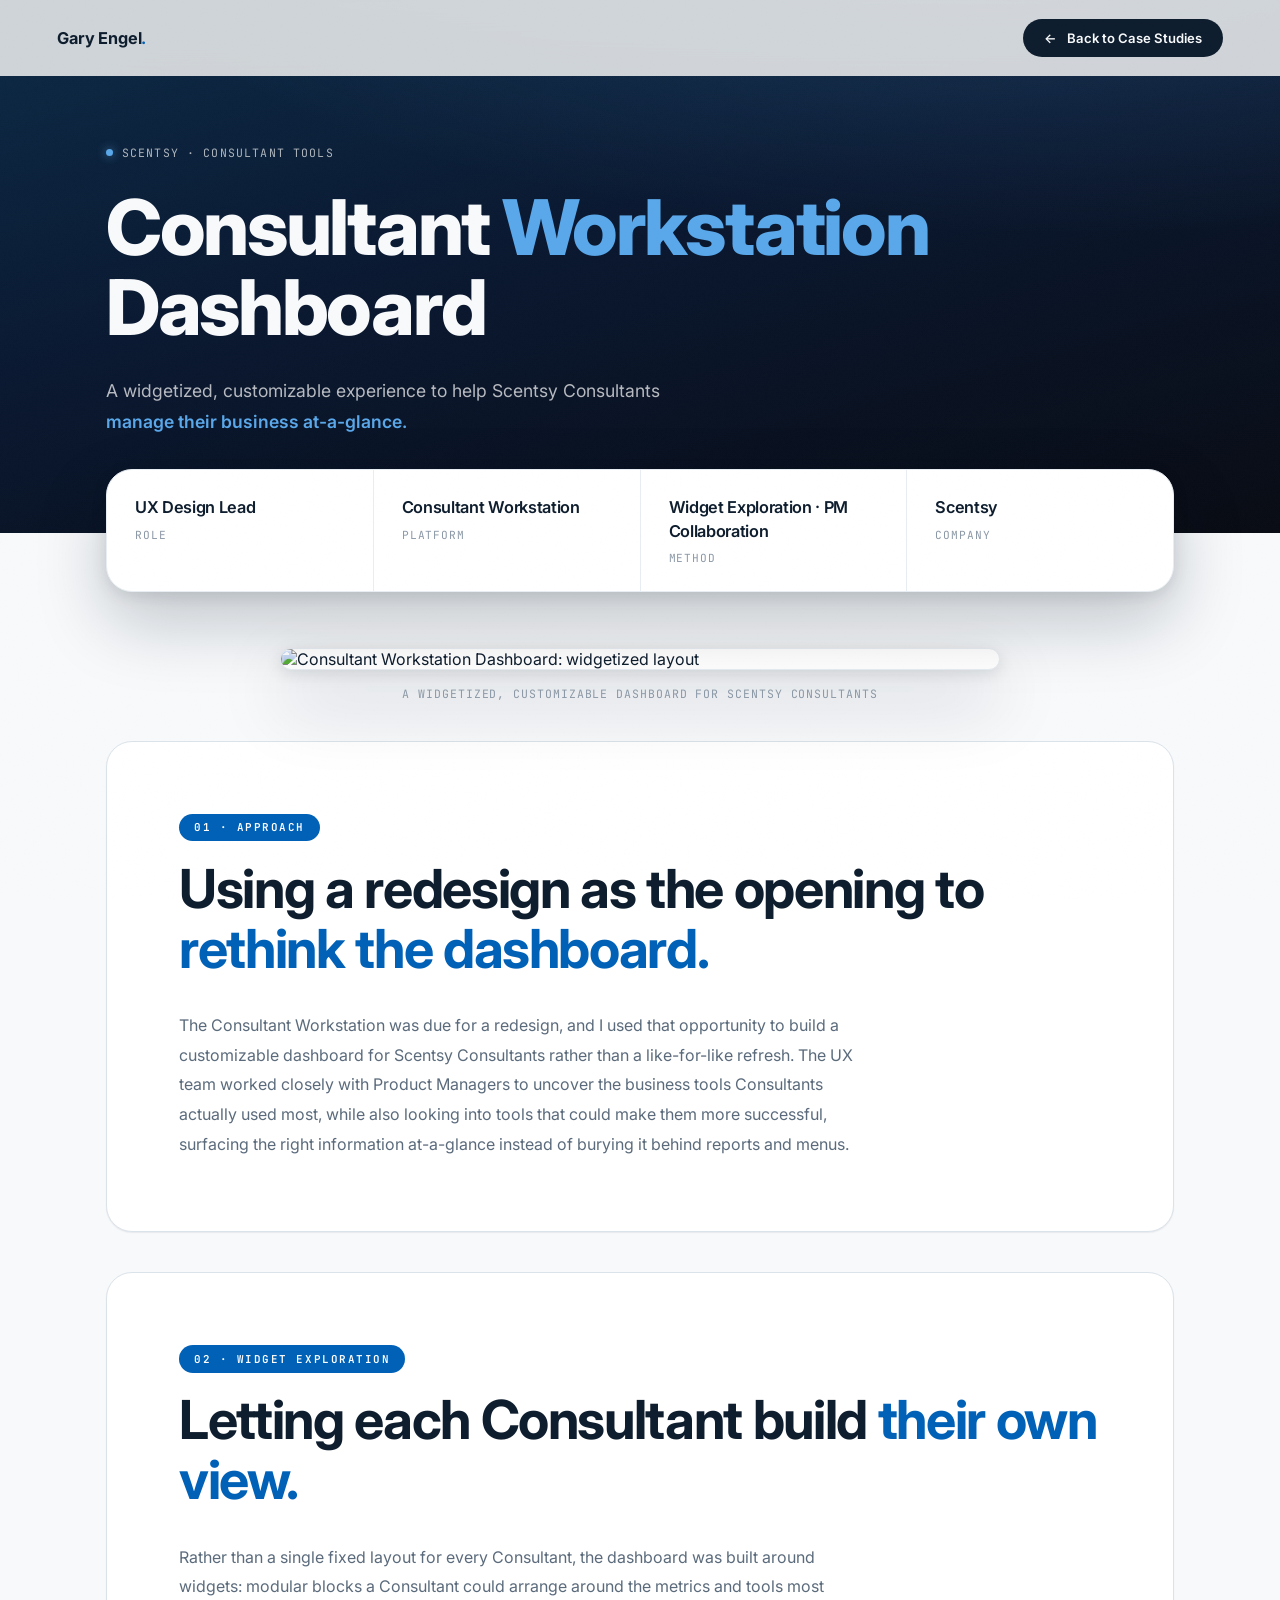
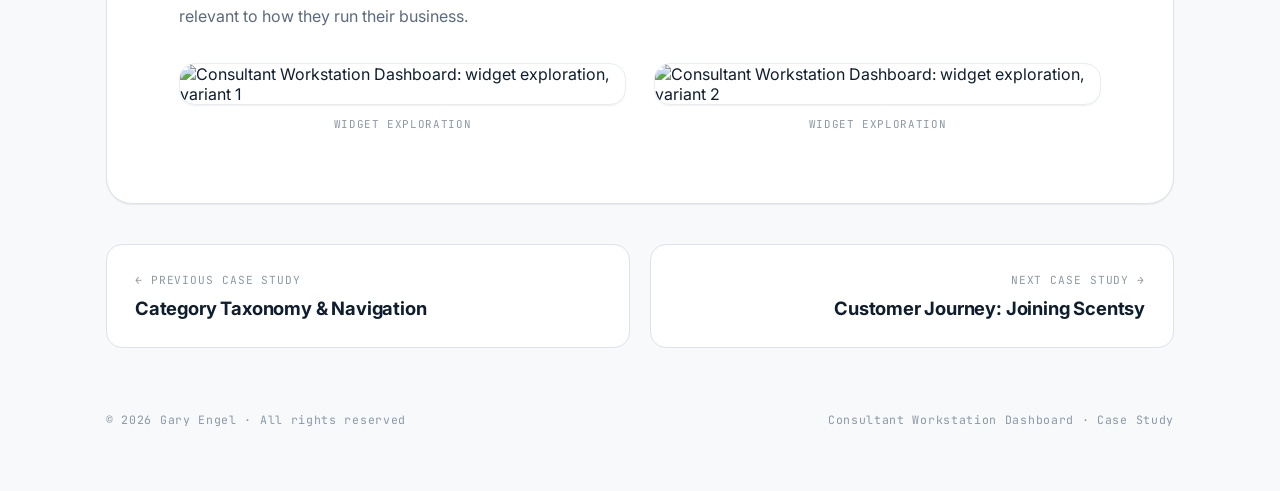
==== case-studies/consultant-workstation-dashboard.html @ 73241b89 "Rebuild case studies with real content, add wayfinding and thumbnails - Replace fictional placeholde" ====
<!doctype html>
<html lang="en">
    <head>
        <meta charset="UTF-8" />
        <meta name="viewport" content="width=device-width, initial-scale=1.0" />
        <title>Consultant Workstation Dashboard · Case Study · Gary Engel</title>
        <meta
            name="description"
            content="A widgetized, customizable dashboard experience to help Scentsy Consultants manage their business at-a-glance."
        />
        <link
            rel="icon"
            href="data:image/svg+xml,%3Csvg xmlns='http://www.w3.org/2000/svg' viewBox='0 0 64 64'%3E%3Crect width='64' height='64' rx='16' fill='%230f1e2e'/%3E%3Ctext x='32' y='43' font-family='Georgia,serif' font-size='30' fill='%235aa8ea' text-anchor='middle'%3EG%3C/text%3E%3C/svg%3E"
        />
        <link rel="preconnect" href="https://fonts.googleapis.com" />
        <link
            rel="preconnect"
            href="https://fonts.gstatic.com"
            crossorigin=""
        />
        <link
            href="https://fonts.googleapis.com/css2?family=Inter:wght@400;500;600;700;800&family=JetBrains+Mono:wght@400;500;600;700&display=swap"
            rel="stylesheet"
        />
        <style>
            /* ─────────────────────────────────────────────
               RESET + TOKENS (match portfolio index.html)
            ───────────────────────────────────────────── */
            *,
            *::before,
            *::after {
                margin: 0;
                padding: 0;
                box-sizing: border-box;
            }
            html {
                scroll-behavior: smooth;
                font-size: 16px;
            }

            :root {
                --bg: #f7f9fb;
                --panel: #ffffff;
                --bg-alt: #eef2f6;
                --ink: #0f1e2e;
                --ink-soft: #33455a;
                --muted: #5b6b7c;
                --faint: #8b98a6;
                --border: #dbe3ea;
                --border-soft: #e7edf2;
                --teal: #0061b6;
                --teal-deep: #00457f;
                --teal-bright: #5aa8ea;
                --teal-bg: #e2eefb;
                --teal-border: rgba(0, 97, 182, 0.32);
                --nav-h: 76px;
                --gutter: clamp(1.25rem, 5vw, 3.5rem);
                --radius-sm: 10px;
                --radius-md: 16px;
                --radius-lg: 26px;
                --radius-pill: 999px;
                --shadow-card: 0 1px 2px rgba(15, 30, 46, 0.04), 0 1px 1px
                    rgba(15, 30, 46, 0.03);
                --shadow-float: 0 30px 70px rgba(6, 20, 34, 0.22), 0 4px 16px
                    rgba(6, 20, 34, 0.1);
            }

            body {
                font-family:
                    "Inter",
                    system-ui,
                    -apple-system,
                    "Segoe UI",
                    sans-serif;
                background: var(--bg);
                color: var(--ink);
                overflow-x: hidden;
                -webkit-font-smoothing: antialiased;
                -moz-osx-font-smoothing: grayscale;
            }

            ::selection {
                background: var(--teal-bright);
                color: var(--ink);
            }

            body::after {
                content: "";
                position: fixed;
                inset: 0;
                background-image: url("data:image/svg+xml,%3Csvg xmlns='http://www.w3.org/2000/svg' width='300' height='300'%3E%3Cfilter id='n'%3E%3CfeTurbulence type='fractalNoise' baseFrequency='0.75' numOctaves='4' stitchTiles='stitch'/%3E%3CfeColorMatrix type='saturate' values='0'/%3E%3C/filter%3E%3Crect width='300' height='300' filter='url(%23n)' opacity='0.4'/%3E%3C/svg%3E");
                opacity: 0.02;
                pointer-events: none;
                z-index: 9000;
            }

            a {
                color: inherit;
            }
            img {
                max-width: 100%;
                display: block;
            }

            .mono {
                font-family: "JetBrains Mono", ui-monospace, monospace;
            }

            /* ─────────────────────────────────────────────
               SHARED: eyebrow pill / headings / buttons
            ───────────────────────────────────────────── */
            .eyebrow {
                display: inline-flex;
                align-items: center;
                gap: 0.5rem;
                background: var(--teal);
                color: #fff;
                font-family: "JetBrains Mono", monospace;
                font-size: 0.68rem;
                font-weight: 600;
                letter-spacing: 0.14em;
                text-transform: uppercase;
                padding: 0.42rem 0.95rem;
                border-radius: var(--radius-pill);
                width: max-content;
            }
            .eyebrow.on-dark {
                background: rgba(250, 250, 249, 0.12);
                color: var(--teal-bright);
                border: 1px solid rgba(250, 250, 249, 0.16);
            }

            .heading-lg {
                font-size: clamp(2.1rem, 4.2vw, 3.4rem);
                font-weight: 700;
                line-height: 1.12;
                letter-spacing: -0.025em;
                color: var(--ink);
            }
            .heading-lg .hl {
                color: var(--teal);
            }
            .on-dark .heading-lg,
            .heading-lg.on-dark {
                color: var(--bg);
            }
            .on-dark .heading-lg .hl {
                color: var(--teal-bright);
            }

            .btn {
                display: inline-flex;
                align-items: center;
                gap: 0.65rem;
                font-family: "Inter", sans-serif;
                font-size: 0.92rem;
                font-weight: 600;
                text-decoration: none;
                padding: 0.9rem 1.5rem;
                border-radius: var(--radius-pill);
                border: 1.5px solid transparent;
                transition:
                    transform 0.2s ease,
                    box-shadow 0.2s ease,
                    background 0.2s ease,
                    border-color 0.2s ease,
                    color 0.2s ease;
                cursor: pointer;
            }
            .btn:hover {
                transform: translateY(-2px);
            }
            .btn-dark {
                background: var(--ink);
                color: var(--bg);
            }
            .btn-dark:hover {
                background: var(--teal-deep);
            }

            /* ─────────────────────────────────────────────
               NAV
            ───────────────────────────────────────────── */
            .nav {
                position: fixed;
                top: 0;
                left: 50%;
                transform: translateX(-50%);
                z-index: 800;
                height: var(--nav-h);
                width: 100%;
                max-width: 100%;
                display: flex;
                align-items: center;
                justify-content: space-between;
                padding: 0 var(--gutter);
                background: rgba(250, 250, 249, 0.82);
                backdrop-filter: blur(16px);
                -webkit-backdrop-filter: blur(16px);
                border: 1px solid transparent;
                border-radius: 0;
                overflow: hidden;
                box-shadow: 0 0 0 0 rgba(15, 30, 46, 0);
                transition:
                    top 0.45s cubic-bezier(0.23, 1, 0.32, 1),
                    width 0.45s cubic-bezier(0.23, 1, 0.32, 1),
                    max-width 0.45s cubic-bezier(0.23, 1, 0.32, 1),
                    height 0.45s cubic-bezier(0.23, 1, 0.32, 1),
                    border-radius 0.45s cubic-bezier(0.23, 1, 0.32, 1),
                    border-color 0.45s ease,
                    box-shadow 0.45s ease,
                    padding 0.45s ease;
            }
            .nav.scrolled {
                top: 14px;
                width: calc(100% - 2.5rem);
                max-width: 1180px;
                height: calc(var(--nav-h) - 12px);
                padding: 0 1.6rem;
                border-radius: 20px;
                border-color: var(--border-soft);
                box-shadow:
                    0 12px 32px rgba(15, 30, 46, 0.13),
                    0 2px 10px rgba(15, 30, 46, 0.07);
            }

            .nav-progress {
                position: absolute;
                bottom: -1px;
                left: 0;
                height: 2px;
                width: 0%;
                background: var(--teal);
                transition: width 0.08s linear, opacity 0.3s ease;
                opacity: 1;
            }
            .nav.scrolled .nav-progress {
                opacity: 0;
            }

            .nav-logo {
                font-weight: 700;
                font-size: 1.02rem;
                letter-spacing: -0.01em;
                color: var(--ink);
                text-decoration: none;
            }
            .nav-logo em {
                font-style: normal;
                color: var(--teal);
            }

            .nav-cta {
                padding: 0.62rem 1.25rem;
                font-size: 0.82rem;
            }
            .nav-cta-arrow {
                transition: transform 0.2s ease;
            }
            .nav-cta:hover .nav-cta-arrow {
                transform: translateX(-3px);
            }

            /* ─────────────────────────────────────────────
               HERO
            ───────────────────────────────────────────── */
            .hero {
                position: relative;
                padding-top: calc(var(--nav-h) + 4rem);
                padding-bottom: 6rem;
                overflow: hidden;
                background: radial-gradient(
                        120% 90% at 82% -10%,
                        rgba(90, 168, 234, 0.18),
                        transparent 60%
                    ),
                    linear-gradient(165deg, #0d2b47 0%, #0a1830 45%, #090c14 100%);
                color: var(--bg);
            }
            .hero::after {
                content: "";
                position: absolute;
                inset: 0;
                background-image: url("data:image/svg+xml,%3Csvg xmlns='http://www.w3.org/2000/svg' width='300' height='300'%3E%3Cfilter id='n'%3E%3CfeTurbulence type='fractalNoise' baseFrequency='0.9' numOctaves='3'/%3E%3CfeColorMatrix type='saturate' values='0'/%3E%3C/filter%3E%3Crect width='300' height='300' filter='url(%23n)' opacity='0.5'/%3E%3C/svg%3E");
                opacity: 0.05;
                mix-blend-mode: overlay;
                pointer-events: none;
            }

            .shell {
                max-width: 1180px;
                margin: 0 auto;
                padding: 0 var(--gutter);
                position: relative;
                z-index: 1;
            }

            .hero-avail {
                display: inline-flex;
                align-items: center;
                gap: 0.55rem;
                font-family: "JetBrains Mono", monospace;
                font-size: 0.72rem;
                letter-spacing: 0.1em;
                text-transform: uppercase;
                color: rgba(250, 250, 249, 0.68);
                margin-bottom: 1.75rem;
            }
            .avail-dot {
                width: 7px;
                height: 7px;
                border-radius: 50%;
                background: var(--teal-bright);
                box-shadow: 0 0 10px rgba(90, 168, 234, 0.7);
            }

            .hero-name {
                font-size: clamp(2.6rem, 6.4vw, 4.8rem);
                font-weight: 800;
                line-height: 1.04;
                letter-spacing: -0.03em;
                color: var(--bg);
                max-width: 900px;
            }
            .hero-name .accent {
                color: var(--teal-bright);
            }

            .hero-lede {
                margin-top: 1.75rem;
                font-size: 1.1rem;
                line-height: 1.75;
                color: rgba(250, 250, 249, 0.72);
                max-width: 620px;
            }
            .hero-lede .hl {
                color: var(--teal-bright);
                font-weight: 600;
            }

            /* Floating stat/meta card overlapping hero bottom edge */
            .stat-float {
                position: relative;
                z-index: 2;
                max-width: 1180px;
                margin: -4rem auto 0;
                padding: 0 var(--gutter);
            }
            .stat-float-inner {
                background: var(--panel);
                border: 1px solid var(--border-soft);
                border-radius: var(--radius-lg);
                box-shadow: var(--shadow-float);
                display: flex;
                flex-wrap: wrap;
            }
            .stat-cell {
                flex: 1;
                min-width: 160px;
                padding: 1.6rem 1.75rem;
                border-right: 1px solid var(--border-soft);
            }
            .stat-cell:last-child {
                border-right: none;
            }
            .stat-num {
                display: block;
                font-size: 2.1rem;
                font-weight: 800;
                letter-spacing: -0.02em;
                color: var(--ink);
                line-height: 1;
            }
            .stat-cell.text .stat-num {
                font-size: 1.02rem;
                font-weight: 600;
                line-height: 1.45;
            }
            .stat-label {
                display: block;
                margin-top: 0.5rem;
                font-family: "JetBrains Mono", monospace;
                font-size: 0.7rem;
                letter-spacing: 0.08em;
                text-transform: uppercase;
                color: var(--faint);
            }

            /* Hero figure — floats free, not boxed in a panel */
            .cs-hero-figure-wrap {
                max-width: 1180px;
                margin: 3.5rem auto 0;
                padding: 0 var(--gutter);
                display: flex;
                justify-content: center;
            }
            .cs-figure {
                max-width: 720px;
                width: 100%;
            }
            .cs-figure img {
                width: 100%;
                border-radius: var(--radius-lg);
                box-shadow: var(--shadow-float);
                border: 1px solid var(--border-soft);
                background: var(--panel);
            }
            .cs-caption {
                margin-top: 1rem;
                text-align: center;
                font-family: "JetBrains Mono", monospace;
                font-size: 0.72rem;
                letter-spacing: 0.08em;
                text-transform: uppercase;
                color: var(--faint);
            }

            /* ─────────────────────────────────────────────
               PANEL (rounded card sections)
            ───────────────────────────────────────────── */
            .panel-wrap {
                max-width: 1180px;
                margin: 2.5rem auto;
                padding: 0 var(--gutter);
            }
            .panel {
                background: var(--panel);
                border: 1px solid var(--border);
                border-radius: var(--radius-lg);
                padding: clamp(2.5rem, 6vw, 4.5rem);
                box-shadow: var(--shadow-card);
            }

            /* ─────────────────────────────────────────────
               CASE STUDY PROSE
            ───────────────────────────────────────────── */
            .cs-body {
                display: flex;
                flex-direction: column;
                gap: 1.2rem;
                margin-top: 2rem;
            }
            .cs-body p {
                font-size: 1rem;
                line-height: 1.85;
                color: var(--muted);
                max-width: 680px;
            }
            .cs-body p strong {
                color: var(--ink);
                font-weight: 600;
            }

            /* Image pair — two widget explorations side by side */
            .cs-figure-grid {
                margin-top: 2rem;
                display: grid;
                grid-template-columns: 1fr 1fr;
                gap: 1.75rem;
            }
            .cs-figure-grid img {
                width: 100%;
                border-radius: var(--radius-md);
                box-shadow: var(--shadow-card);
                border: 1px solid var(--border-soft);
            }
            .cs-figure-grid figcaption {
                margin-top: 0.75rem;
                font-family: "JetBrains Mono", monospace;
                font-size: 0.68rem;
                letter-spacing: 0.06em;
                text-transform: uppercase;
                color: var(--faint);
                text-align: center;
            }

            /* ─────────────────────────────────────────────
               FOOTER NAV (prev/next case study)
            ───────────────────────────────────────────── */
            .cs-footnav {
                display: grid;
                grid-template-columns: 1fr 1fr;
                gap: 1.25rem;
            }
            .cs-footnav-link {
                display: flex;
                flex-direction: column;
                gap: 0.6rem;
                padding: 1.75rem;
                border: 1px solid var(--border);
                border-radius: var(--radius-md);
                background: var(--panel);
                text-decoration: none;
                transition:
                    border-color 0.25s ease,
                    box-shadow 0.25s ease,
                    transform 0.25s ease;
            }
            .cs-footnav-link:hover {
                border-color: var(--teal-border);
                box-shadow: var(--shadow-card);
                transform: translateY(-2px);
            }
            .cs-footnav-link.next {
                align-items: flex-end;
                text-align: right;
            }
            .cs-footnav-direction {
                font-family: "JetBrains Mono", monospace;
                font-size: 0.7rem;
                letter-spacing: 0.08em;
                text-transform: uppercase;
                color: var(--faint);
            }
            .cs-footnav-title {
                font-size: 1.15rem;
                font-weight: 700;
                letter-spacing: -0.01em;
                color: var(--ink);
                transition: color 0.2s ease;
            }
            .cs-footnav-link:hover .cs-footnav-title {
                color: var(--teal);
            }

            /* ─────────────────────────────────────────────
               SITE FOOTER
            ───────────────────────────────────────────── */
            footer.site-footer {
                max-width: 1180px;
                margin: 0 auto 2.5rem;
                padding: 1.5rem var(--gutter);
                display: flex;
                justify-content: space-between;
                align-items: center;
                flex-wrap: wrap;
                gap: 0.5rem;
            }
            footer.site-footer span {
                font-family: "JetBrains Mono", monospace;
                font-size: 0.72rem;
                letter-spacing: 0.06em;
                color: var(--faint);
            }

            /* ─────────────────────────────────────────────
               SCROLL REVEAL
            ───────────────────────────────────────────── */
            .reveal {
                opacity: 0;
                transform: translateY(18px);
                transition:
                    opacity 0.7s cubic-bezier(0.23, 1, 0.32, 1),
                    transform 0.7s cubic-bezier(0.23, 1, 0.32, 1);
            }
            .reveal.in {
                opacity: 1;
                transform: none;
            }

            /* ─────────────────────────────────────────────
               RESPONSIVE
            ───────────────────────────────────────────── */
            @media (max-width: 1000px) {
                .stat-cell {
                    min-width: 45%;
                    border-right: none !important;
                    border-bottom: 1px solid var(--border-soft);
                }
            }
            @media (max-width: 768px) {
                .cs-figure-grid {
                    grid-template-columns: 1fr;
                }
            }
            @media (max-width: 540px) {
                .stat-cell {
                    min-width: 100%;
                }
                .cs-footnav {
                    grid-template-columns: 1fr;
                }
                .cs-footnav-link.next {
                    align-items: flex-start;
                    text-align: left;
                }
            }
        </style>
    </head>
    <body>
        <!-- ═══════════════════════════════════════════
             NAV
        ═══════════════════════════════════════════ -->
        <header class="nav" id="nav">
            <div class="nav-progress" id="navProgress"></div>
            <a href="../index.html#home" class="nav-logo">Gary Engel<em>.</em></a>
            <a href="../index.html#work" class="btn btn-dark nav-cta">
                <span class="nav-cta-arrow" aria-hidden="true">←</span> Back to Case Studies
            </a>
        </header>

        <!-- ═══════════════════════════════════════════
             HERO
        ═══════════════════════════════════════════ -->
        <section class="hero" id="home">
            <div class="shell">
                <span class="hero-avail"><span class="avail-dot"></span> Scentsy · Consultant Tools</span>
                <h1 class="hero-name">Consultant <span class="accent">Workstation</span> Dashboard</h1>
                <p class="hero-lede">
                    A widgetized, customizable experience to help Scentsy Consultants
                    <span class="hl">manage their business at-a-glance.</span>
                </p>
            </div>
        </section>

        <div class="stat-float reveal in">
            <div class="stat-float-inner">
                <div class="stat-cell text">
                    <span class="stat-num">UX Design Lead</span>
                    <span class="stat-label mono">Role</span>
                </div>
                <div class="stat-cell text">
                    <span class="stat-num">Consultant Workstation</span>
                    <span class="stat-label mono">Platform</span>
                </div>
                <div class="stat-cell text">
                    <span class="stat-num">Widget Exploration · PM Collaboration</span>
                    <span class="stat-label mono">Method</span>
                </div>
                <div class="stat-cell text">
                    <span class="stat-num">Scentsy</span>
                    <span class="stat-label mono">Company</span>
                </div>
            </div>
        </div>

        <div class="cs-hero-figure-wrap">
            <figure class="cs-figure reveal in">
                <img
                    src="https://cdn.myportfolio.com/889dbe41-9756-4e3b-8e85-e8e23367cb56/73f311af-8b4c-4a39-95d9-ae165acb6b15_rw_1920.png?h=1986335f249e17582d079d79927825bc"
                    alt="Consultant Workstation Dashboard: widgetized layout"
                />
                <figcaption class="cs-caption">A widgetized, customizable dashboard for Scentsy Consultants</figcaption>
            </figure>
        </div>

        <!-- ═══════════════════════════════════════════
             01 · APPROACH
        ═══════════════════════════════════════════ -->
        <div class="panel-wrap">
            <section class="panel reveal in">
                <span class="eyebrow">01 · Approach</span>
                <h2 class="heading-lg" style="margin-top: 1.1rem">
                    Using a redesign as the opening to <span class="hl">rethink the dashboard.</span>
                </h2>
                <div class="cs-body">
                    <p>
                        The Consultant Workstation was due for a redesign, and I used that opportunity to build a
                        customizable dashboard for Scentsy Consultants rather than a like-for-like refresh. The UX
                        team worked closely with Product Managers to uncover the business tools Consultants actually
                        used most, while also looking into tools that could make them more successful, surfacing the
                        right information at-a-glance instead of burying it behind reports and menus.
                    </p>
                </div>
            </section>
        </div>

        <!-- ═══════════════════════════════════════════
             02 · WIDGET EXPLORATION
        ═══════════════════════════════════════════ -->
        <div class="panel-wrap">
            <section class="panel reveal in">
                <span class="eyebrow">02 · Widget Exploration</span>
                <h2 class="heading-lg" style="margin-top: 1.1rem">
                    Letting each Consultant build <span class="hl">their own view.</span>
                </h2>
                <div class="cs-body">
                    <p>
                        Rather than a single fixed layout for every Consultant, the dashboard was built around
                        widgets: modular blocks a Consultant could arrange around the metrics and tools most
                        relevant to how they run their business.
                    </p>
                </div>
                <div class="cs-figure-grid">
                    <figure>
                        <img
                            src="https://cdn.myportfolio.com/889dbe41-9756-4e3b-8e85-e8e23367cb56/6c7707ce-7d8b-4fc8-bed5-91759b1968e3_rw_600.png?h=84bb11b568b2fa8eb60823235d39c7f4"
                            alt="Consultant Workstation Dashboard: widget exploration, variant 1"
                        />
                        <figcaption>Widget exploration</figcaption>
                    </figure>
                    <figure>
                        <img
                            src="https://cdn.myportfolio.com/889dbe41-9756-4e3b-8e85-e8e23367cb56/56b7d222-0651-4c12-8977-5cfa5a9351be_rw_1920.png?h=47370f2c2dd48cbcaac0add6ba4f33e2"
                            alt="Consultant Workstation Dashboard: widget exploration, variant 2"
                        />
                        <figcaption>Widget exploration</figcaption>
                    </figure>
                </div>
            </section>
        </div>

        <!-- ═══════════════════════════════════════════
             FOOTER NAV
        ═══════════════════════════════════════════ -->
        <div class="panel-wrap">
            <nav class="cs-footnav reveal in" aria-label="Case study navigation">
                <a href="scentsy-category-taxonomy-navigation.html" class="cs-footnav-link">
                    <span class="cs-footnav-direction mono">← Previous case study</span>
                    <span class="cs-footnav-title">Category Taxonomy &amp; Navigation</span>
                </a>
                <a href="customer-journey-joining-scentsy.html" class="cs-footnav-link next">
                    <span class="cs-footnav-direction mono">Next case study →</span>
                    <span class="cs-footnav-title">Customer Journey: Joining Scentsy</span>
                </a>
            </nav>
        </div>

        <footer class="site-footer">
            <span>© 2026 Gary Engel · All rights reserved</span>
            <span>Consultant Workstation Dashboard · Case Study</span>
        </footer>

        <!-- ═══════════════════════════════════════════
             JAVASCRIPT
        ═══════════════════════════════════════════ -->
        <script>
            // Nav border + scroll progress
            const nav = document.getElementById("nav");
            const navProgress = document.getElementById("navProgress");
            function onScroll() {
                const y = window.scrollY;
                nav.classList.toggle("scrolled", y > 32);
                const max = document.documentElement.scrollHeight - window.innerHeight;
                navProgress.style.width = max > 0 ? (y / max) * 100 + "%" : "0%";
            }
            document.addEventListener("scroll", onScroll, { passive: true });
            onScroll();

            // Scroll-reveal
            const revealEls = document.querySelectorAll(".reveal");
            const io = new IntersectionObserver(
                (entries) => {
                    entries.forEach((entry) => {
                        if (entry.isIntersecting) {
                            entry.target.classList.add("in");
                            io.unobserve(entry.target);
                        }
                    });
                },
                { threshold: 0.12, rootMargin: "0px 0px -60px 0px" },
            );
            revealEls.forEach((el) => io.observe(el));
        </script>
    </body>
</html>
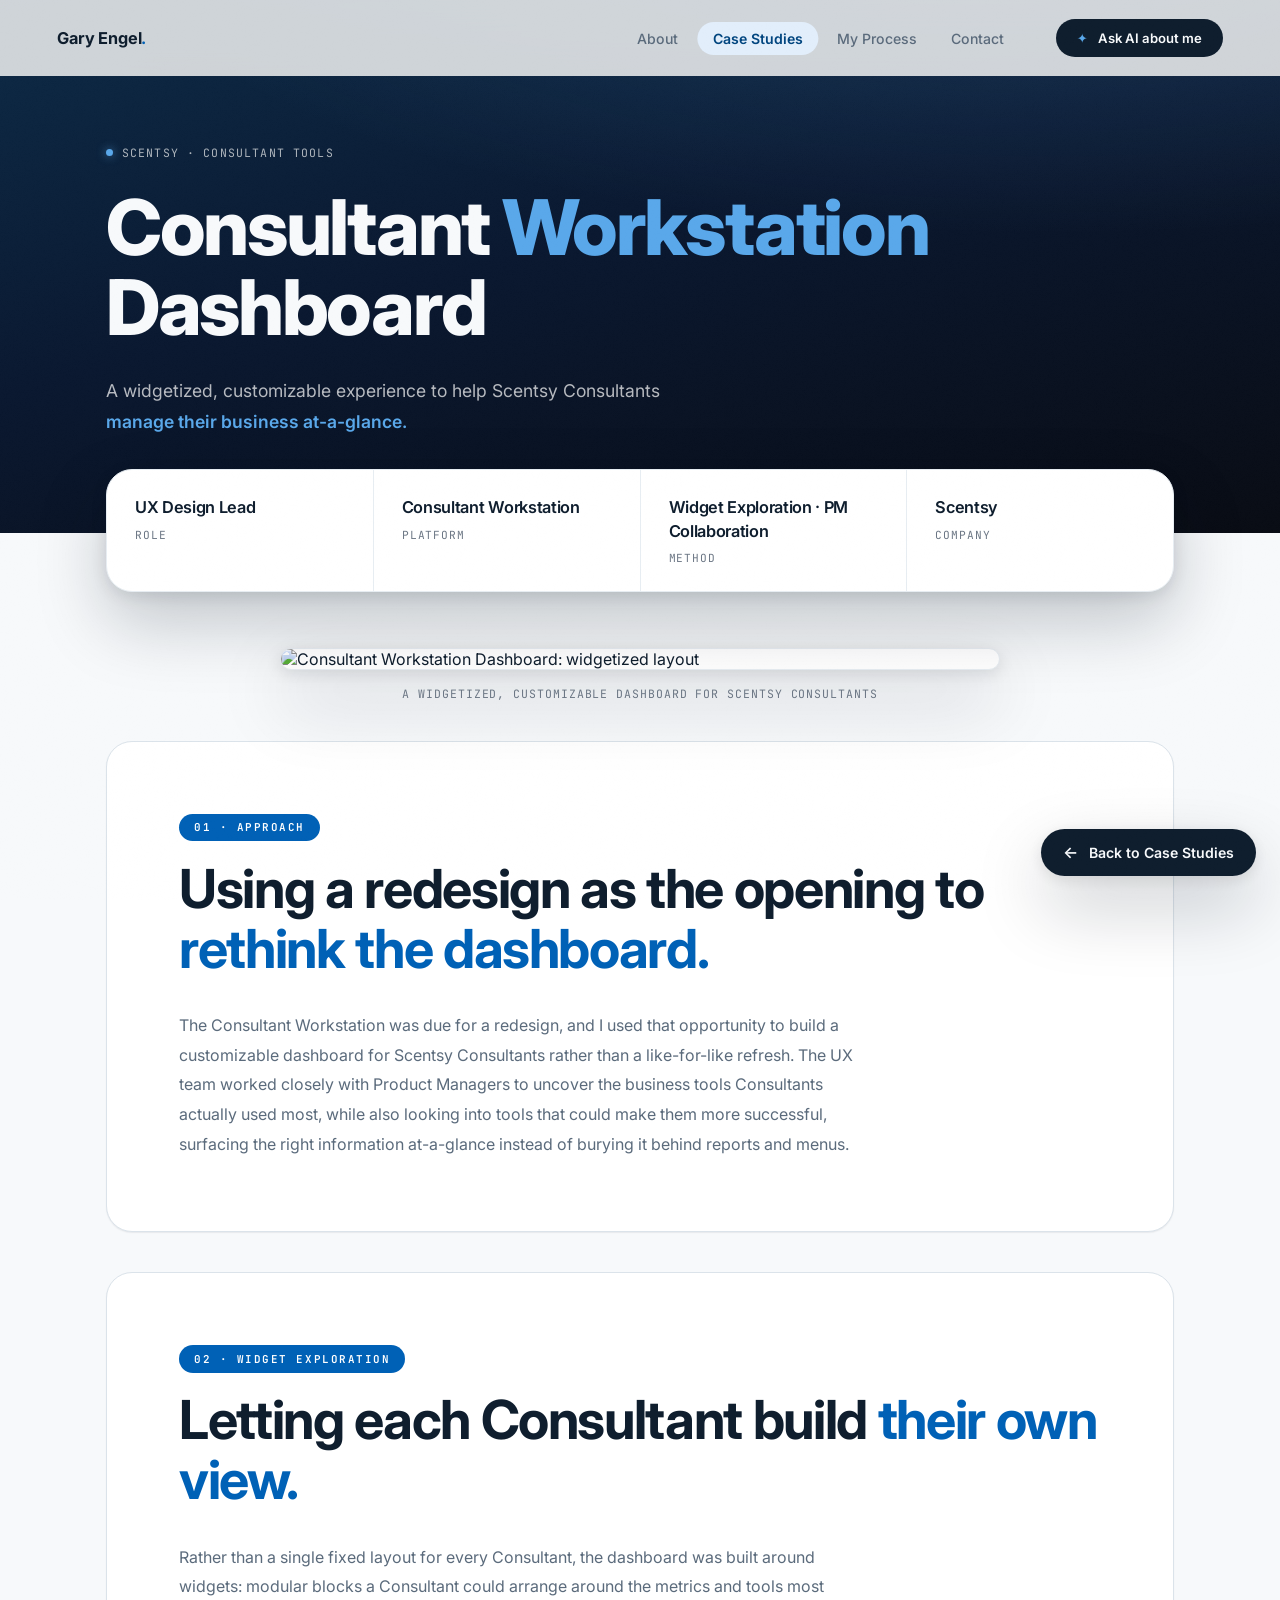
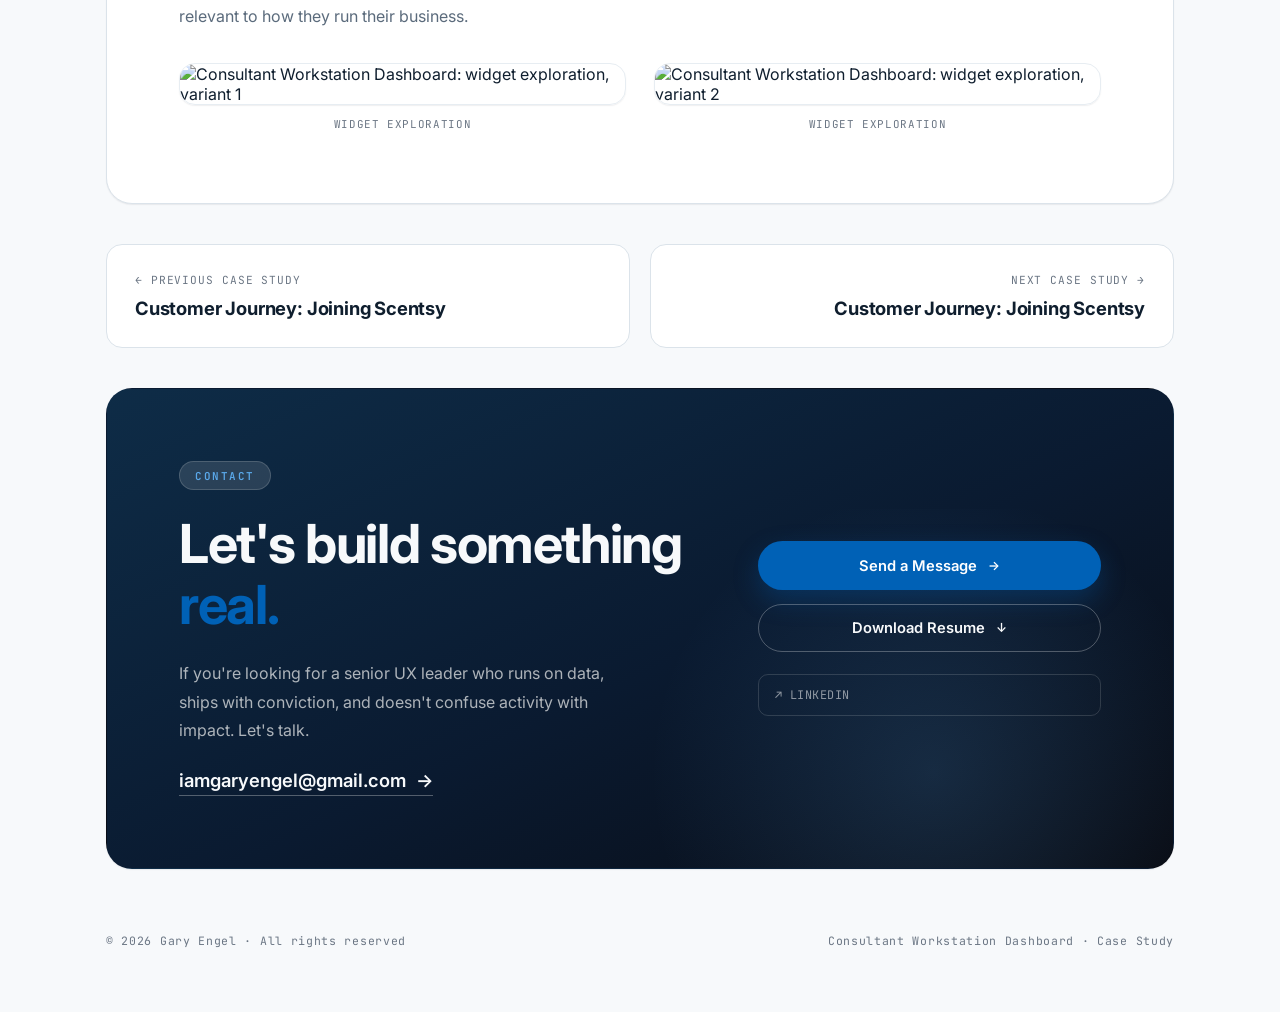
==== commit b804ebd4: "Fix accessibility/UX audit findings and unify case-study pages with homepage - Fix WCAG contrast, de" ====
--- a/case-studies/consultant-workstation-dashboard.html
+++ b/case-studies/consultant-workstation-dashboard.html
@@ -3,6 +3,7 @@
     <head>
         <meta charset="UTF-8" />
         <meta name="viewport" content="width=device-width, initial-scale=1.0" />
+        <meta name="color-scheme" content="light" />
         <title>Consultant Workstation Dashboard · Case Study · Gary Engel</title>
         <meta
             name="description"
@@ -34,18 +35,25 @@
                 box-sizing: border-box;
             }
             html {
+                font-size: 16px;
+            }
+            /* Smooth scroll only turns on after full page load, so a
+               cross-page hash landing (e.g. ../index.html#process) jumps
+               instantly instead of animating through every section in
+               between and making the scroll-spy pill flicker mid-flight. */
+            html.smooth-scroll {
                 scroll-behavior: smooth;
-                font-size: 16px;
             }
 
             :root {
+                color-scheme: light;
                 --bg: #f7f9fb;
                 --panel: #ffffff;
                 --bg-alt: #eef2f6;
                 --ink: #0f1e2e;
                 --ink-soft: #33455a;
                 --muted: #5b6b7c;
-                --faint: #8b98a6;
+                --faint: #6b7684;
                 --border: #dbe3ea;
                 --border-soft: #e7edf2;
                 --teal: #0061b6;
@@ -253,12 +261,124 @@
             .nav-cta {
                 padding: 0.62rem 1.25rem;
                 font-size: 0.82rem;
-            }
-            .nav-cta-arrow {
-                transition: transform 0.2s ease;
-            }
-            .nav-cta:hover .nav-cta-arrow {
-                transform: translateX(-3px);
+                -webkit-appearance: none;
+                appearance: none;
+                font-family: inherit;
+            }
+            .ask-ai-sparkle {
+                color: var(--teal-bright);
+            }
+
+            .nav-right {
+                display: flex;
+                align-items: center;
+                gap: 2.25rem;
+            }
+            .nav-links-wrap {
+                position: relative;
+                display: flex;
+            }
+            .nav-links {
+                display: flex;
+                gap: 0.25rem;
+                list-style: none;
+            }
+            .nav-pill {
+                position: absolute;
+                top: 0;
+                left: 0;
+                background: var(--teal-bg);
+                border-radius: var(--radius-pill);
+                z-index: 0;
+                opacity: 0;
+                pointer-events: none;
+                transition:
+                    transform 0.35s cubic-bezier(0.23, 1, 0.32, 1),
+                    width 0.35s cubic-bezier(0.23, 1, 0.32, 1),
+                    height 0.35s cubic-bezier(0.23, 1, 0.32, 1),
+                    opacity 0.25s ease;
+            }
+            .nav-links li {
+                position: relative;
+                z-index: 1;
+            }
+            .nav-links a {
+                position: relative;
+                z-index: 1;
+                display: inline-flex;
+                align-items: center;
+                padding: 0.5rem 0.95rem;
+                border-radius: var(--radius-pill);
+                font-size: 0.88rem;
+                font-weight: 500;
+                color: var(--muted);
+                text-decoration: none;
+                transition: color 0.2s ease;
+            }
+            .nav-links a:hover {
+                color: var(--ink);
+            }
+            .nav-links a.active {
+                color: var(--teal-deep);
+                font-weight: 600;
+            }
+
+            /* Ask-AI dropdown (rendered outside the nav so it isn't
+               clipped by the nav's rounded/overflow-hidden shape) */
+            .ask-ai-menu {
+                position: fixed;
+                top: 0;
+                right: 0;
+                min-width: 200px;
+                background: var(--panel);
+                border: 1px solid var(--border);
+                border-radius: var(--radius-md);
+                box-shadow: var(--shadow-float);
+                padding: 0.6rem;
+                display: flex;
+                flex-direction: column;
+                gap: 0.15rem;
+                z-index: 900;
+                opacity: 0;
+                transform: translateY(-8px);
+                pointer-events: none;
+                transition: opacity 0.18s ease, transform 0.18s ease;
+            }
+            .ask-ai-menu.open {
+                opacity: 1;
+                transform: translateY(0);
+                pointer-events: auto;
+            }
+            .ask-ai-menu-label {
+                font-size: 0.66rem;
+                letter-spacing: 0.08em;
+                text-transform: uppercase;
+                color: var(--faint);
+                padding: 0.4rem 0.75rem 0.3rem;
+            }
+            .ask-ai-item {
+                display: flex;
+                align-items: center;
+                gap: 0.6rem;
+                padding: 0.65rem 0.75rem;
+                border-radius: 10px;
+                font-size: 0.9rem;
+                font-weight: 600;
+                color: var(--ink);
+                text-decoration: none;
+                transition: background 0.15s ease, color 0.15s ease;
+            }
+            .ask-ai-item:hover {
+                background: var(--teal-bg);
+                color: var(--teal-deep);
+            }
+            .ask-ai-item::before {
+                content: "→";
+                color: var(--faint);
+                transition: color 0.15s ease;
+            }
+            .ask-ai-item:hover::before {
+                color: var(--teal);
             }
 
             /* ─────────────────────────────────────────────
@@ -430,6 +550,32 @@
                 padding: clamp(2.5rem, 6vw, 4.5rem);
                 box-shadow: var(--shadow-card);
             }
+            .panel.dark {
+                background: linear-gradient(
+                    155deg,
+                    #0e2c47 0%,
+                    #0a1a30 55%,
+                    #090c14 100%
+                );
+                color: var(--bg);
+                border-color: transparent;
+                position: relative;
+                overflow: hidden;
+            }
+            .panel.dark::before {
+                content: "";
+                position: absolute;
+                right: -10%;
+                bottom: -35%;
+                width: 65%;
+                height: 110%;
+                background: radial-gradient(
+                    circle at center,
+                    rgba(90, 168, 234, 0.16),
+                    rgba(90, 168, 234, 0) 65%
+                );
+                pointer-events: none;
+            }
 
             /* ─────────────────────────────────────────────
                CASE STUDY PROSE
@@ -559,9 +705,198 @@
             }
 
             /* ─────────────────────────────────────────────
+               FAB: Back to Case Studies (persistent, bottom-right)
+            ───────────────────────────────────────────── */
+            .fab-back {
+                position: fixed;
+                right: 1.5rem;
+                bottom: 1.5rem;
+                z-index: 700;
+                display: inline-flex;
+                align-items: center;
+                gap: 0.65rem;
+                background: var(--ink);
+                color: var(--bg);
+                font-family: "Inter", sans-serif;
+                font-size: 0.88rem;
+                font-weight: 600;
+                text-decoration: none;
+                padding: 0.85rem 1.4rem;
+                border-radius: var(--radius-pill);
+                box-shadow: var(--shadow-float);
+                transition:
+                    background 0.2s ease,
+                    transform 0.2s ease,
+                    box-shadow 0.2s ease,
+                    padding 0.2s ease;
+            }
+            .fab-back:hover {
+                background: var(--teal-deep);
+                transform: translateY(-3px);
+                box-shadow:
+                    0 16px 40px rgba(6, 20, 34, 0.28),
+                    0 4px 16px rgba(6, 20, 34, 0.14);
+            }
+            .fab-back:active {
+                transform: translateY(0) scale(0.97);
+            }
+            .fab-back-arrow {
+                font-size: 1rem;
+                transition: transform 0.2s ease;
+            }
+            .fab-back:hover .fab-back-arrow {
+                transform: translateX(-3px);
+            }
+            @media (max-width: 640px) {
+                .fab-back {
+                    right: 1rem;
+                    bottom: 1rem;
+                    padding: 0.85rem;
+                }
+                .fab-back-label {
+                    display: none;
+                }
+            }
+
+            /* ─────────────────────────────────────────────
+               BUTTONS (extended variants for footer CTA)
+            ───────────────────────────────────────────── */
+            .btn-arrow {
+                transition: transform 0.2s ease;
+                font-size: 0.85em;
+            }
+            .btn:hover .btn-arrow {
+                transform: translateX(3px);
+            }
+            .btn-solid {
+                background: var(--teal);
+                color: #fff;
+                box-shadow: 0 10px 26px rgba(0, 97, 182, 0.3);
+            }
+            .btn-solid:hover {
+                background: var(--teal-deep);
+                box-shadow: 0 12px 30px rgba(0, 97, 182, 0.38);
+            }
+            .btn-outline {
+                background: transparent;
+                border-color: var(--border);
+                color: var(--ink);
+            }
+            .btn-outline:hover {
+                border-color: var(--ink);
+            }
+            .btn-outline.on-dark {
+                border-color: rgba(250, 250, 249, 0.28);
+                color: var(--bg);
+            }
+            .btn-outline.on-dark:hover {
+                border-color: rgba(250, 250, 249, 0.6);
+                background: rgba(255, 255, 255, 0.05);
+            }
+
+            /* ─────────────────────────────────────────────
+               CONTACT (shared footer CTA)
+            ───────────────────────────────────────────── */
+            .contact-inner {
+                display: grid;
+                grid-template-columns: 1.2fr 0.8fr;
+                gap: 4rem;
+                align-items: center;
+                position: relative;
+                z-index: 1;
+            }
+            .contact-left {
+                display: flex;
+                flex-direction: column;
+                gap: 1.5rem;
+            }
+            .contact-sub {
+                font-size: 1rem;
+                line-height: 1.8;
+                color: rgba(250, 250, 249, 0.68);
+                max-width: 460px;
+            }
+            .contact-email-link {
+                display: inline-flex;
+                align-items: center;
+                gap: 0.65rem;
+                font-size: 1.15rem;
+                font-weight: 600;
+                color: var(--bg);
+                text-decoration: none;
+                width: max-content;
+                border-bottom: 1.5px solid rgba(250, 250, 249, 0.3);
+                padding-bottom: 4px;
+                transition: color 0.2s ease, border-color 0.2s ease;
+            }
+            .contact-email-link:hover {
+                color: var(--teal-bright);
+                border-color: var(--teal-bright);
+            }
+            .contact-right {
+                display: flex;
+                flex-direction: column;
+                gap: 0.85rem;
+            }
+            .social-link {
+                display: flex;
+                align-items: center;
+                gap: 0.5rem;
+                font-family: "JetBrains Mono", monospace;
+                font-size: 0.74rem;
+                letter-spacing: 0.04em;
+                text-transform: uppercase;
+                color: rgba(250, 250, 249, 0.55);
+                text-decoration: none;
+                padding: 0.75rem 1rem;
+                border: 1px solid rgba(250, 250, 249, 0.14);
+                border-radius: var(--radius-sm);
+                transition: all 0.2s ease;
+                margin-top: 0.5rem;
+            }
+            .social-link:hover {
+                color: var(--bg);
+                border-color: rgba(250, 250, 249, 0.32);
+                background: rgba(255, 255, 255, 0.05);
+            }
+
+            /* ─────────────────────────────────────────────
+               ACCESSIBILITY: focus, active, reduced motion
+            ───────────────────────────────────────────── */
+            a:focus-visible,
+            button:focus-visible {
+                outline: 2px solid var(--teal);
+                outline-offset: 3px;
+                border-radius: var(--radius-sm);
+            }
+            .btn:active {
+                transform: translateY(0) scale(0.98);
+            }
+            .cs-footnav-link:active {
+                transform: translateY(0) scale(0.99);
+            }
+            @media (prefers-reduced-motion: reduce) {
+                html {
+                    scroll-behavior: auto;
+                }
+                .reveal {
+                    transition: none;
+                    opacity: 1;
+                    transform: none;
+                }
+            }
+
+            /* ─────────────────────────────────────────────
                RESPONSIVE
             ───────────────────────────────────────────── */
             @media (max-width: 1000px) {
+                .contact-inner {
+                    grid-template-columns: 1fr;
+                    gap: 2.5rem;
+                }
+                .nav-links-wrap {
+                    display: none;
+                }
                 .stat-cell {
                     min-width: 45%;
                     border-right: none !important;
@@ -594,10 +929,28 @@
         <header class="nav" id="nav">
             <div class="nav-progress" id="navProgress"></div>
             <a href="../index.html#home" class="nav-logo">Gary Engel<em>.</em></a>
-            <a href="../index.html#work" class="btn btn-dark nav-cta">
-                <span class="nav-cta-arrow" aria-hidden="true">←</span> Back to Case Studies
-            </a>
+            <nav class="nav-right">
+                <div class="nav-links-wrap">
+                    <span class="nav-pill" id="navPill" aria-hidden="true"></span>
+                    <ul class="nav-links" id="navLinks">
+                        <li><a href="../index.html#about">About</a></li>
+                        <li><a href="../index.html#work" class="active">Case Studies</a></li>
+                        <li><a href="../index.html#process">My Process</a></li>
+                        <li><a href="../index.html#contact">Contact</a></li>
+                    </ul>
+                </div>
+                <button type="button" id="askAiBtn" class="btn btn-dark nav-cta" aria-haspopup="true" aria-expanded="false">
+                    <span class="ask-ai-sparkle" aria-hidden="true">✦</span> Ask AI about me
+                </button>
+            </nav>
         </header>
+
+        <div class="ask-ai-menu" id="askAiMenu" role="menu" aria-hidden="true">
+            <span class="ask-ai-menu-label mono">Ask about me in</span>
+            <a href="#" data-engine="chatgpt" target="_blank" rel="noopener" class="ask-ai-item" role="menuitem">ChatGPT</a>
+            <a href="#" data-engine="claude" target="_blank" rel="noopener" class="ask-ai-item" role="menuitem">Claude</a>
+            <a href="#" data-engine="perplexity" target="_blank" rel="noopener" class="ask-ai-item" role="menuitem">Perplexity</a>
+        </div>
 
         <!-- ═══════════════════════════════════════════
              HERO
@@ -613,7 +966,7 @@
             </div>
         </section>
 
-        <div class="stat-float reveal in">
+        <div class="stat-float reveal">
             <div class="stat-float-inner">
                 <div class="stat-cell text">
                     <span class="stat-num">UX Design Lead</span>
@@ -635,7 +988,7 @@
         </div>
 
         <div class="cs-hero-figure-wrap">
-            <figure class="cs-figure reveal in">
+            <figure class="cs-figure reveal">
                 <img
                     src="https://cdn.myportfolio.com/889dbe41-9756-4e3b-8e85-e8e23367cb56/73f311af-8b4c-4a39-95d9-ae165acb6b15_rw_1920.png?h=1986335f249e17582d079d79927825bc"
                     alt="Consultant Workstation Dashboard: widgetized layout"
@@ -648,7 +1001,7 @@
              01 · APPROACH
         ═══════════════════════════════════════════ -->
         <div class="panel-wrap">
-            <section class="panel reveal in">
+            <section class="panel reveal">
                 <span class="eyebrow">01 · Approach</span>
                 <h2 class="heading-lg" style="margin-top: 1.1rem">
                     Using a redesign as the opening to <span class="hl">rethink the dashboard.</span>
@@ -669,7 +1022,7 @@
              02 · WIDGET EXPLORATION
         ═══════════════════════════════════════════ -->
         <div class="panel-wrap">
-            <section class="panel reveal in">
+            <section class="panel reveal">
                 <span class="eyebrow">02 · Widget Exploration</span>
                 <h2 class="heading-lg" style="margin-top: 1.1rem">
                     Letting each Consultant build <span class="hl">their own view.</span>
@@ -685,14 +1038,14 @@
                     <figure>
                         <img
                             src="https://cdn.myportfolio.com/889dbe41-9756-4e3b-8e85-e8e23367cb56/6c7707ce-7d8b-4fc8-bed5-91759b1968e3_rw_600.png?h=84bb11b568b2fa8eb60823235d39c7f4"
-                            alt="Consultant Workstation Dashboard: widget exploration, variant 1"
+                            alt="Consultant Workstation Dashboard: widget exploration, variant 1" loading="lazy"
                         />
                         <figcaption>Widget exploration</figcaption>
                     </figure>
                     <figure>
                         <img
                             src="https://cdn.myportfolio.com/889dbe41-9756-4e3b-8e85-e8e23367cb56/56b7d222-0651-4c12-8977-5cfa5a9351be_rw_1920.png?h=47370f2c2dd48cbcaac0add6ba4f33e2"
-                            alt="Consultant Workstation Dashboard: widget exploration, variant 2"
+                            alt="Consultant Workstation Dashboard: widget exploration, variant 2" loading="lazy"
                         />
                         <figcaption>Widget exploration</figcaption>
                     </figure>
@@ -704,10 +1057,10 @@
              FOOTER NAV
         ═══════════════════════════════════════════ -->
         <div class="panel-wrap">
-            <nav class="cs-footnav reveal in" aria-label="Case study navigation">
-                <a href="scentsy-category-taxonomy-navigation.html" class="cs-footnav-link">
+            <nav class="cs-footnav reveal" aria-label="Case study navigation">
+                <a href="customer-journey-joining-scentsy.html" class="cs-footnav-link">
                     <span class="cs-footnav-direction mono">← Previous case study</span>
-                    <span class="cs-footnav-title">Category Taxonomy &amp; Navigation</span>
+                    <span class="cs-footnav-title">Customer Journey: Joining Scentsy</span>
                 </a>
                 <a href="customer-journey-joining-scentsy.html" class="cs-footnav-link next">
                     <span class="cs-footnav-direction mono">Next case study →</span>
@@ -716,6 +1069,36 @@
             </nav>
         </div>
 
+        <div class="panel-wrap">
+            <section class="panel dark reveal">
+                <div class="contact-inner">
+                    <div class="contact-left">
+                        <span class="eyebrow on-dark">Contact</span>
+                        <h2 class="heading-lg on-dark">
+                            Let's build something <span class="hl">real.</span>
+                        </h2>
+                        <p class="contact-sub">
+                            If you're looking for a senior UX leader who runs on data, ships with conviction, and
+                            doesn't confuse activity with impact. Let's talk.
+                        </p>
+                        <a href="mailto:iamgaryengel@gmail.com" class="contact-email-link">
+                            iamgaryengel@gmail.com <span>→</span>
+                        </a>
+                    </div>
+
+                    <div class="contact-right">
+                        <a href="mailto:iamgaryengel@gmail.com" class="btn btn-solid" style="justify-content: center">
+                            Send a Message <span class="btn-arrow">→</span>
+                        </a>
+                        <a href="../assets/gary-engel-resume.pdf" download="Gary Engel - UX Leadership Resume.pdf" class="btn btn-outline on-dark" style="justify-content: center">
+                            Download Resume <span class="btn-arrow">↓</span>
+                        </a>
+                        <a href="https://linkedin.com/in/garyengel" target="_blank" rel="noopener" class="social-link">↗ LinkedIn</a>
+                    </div>
+                </div>
+            </section>
+        </div>
+
         <footer class="site-footer">
             <span>© 2026 Gary Engel · All rights reserved</span>
             <span>Consultant Workstation Dashboard · Case Study</span>
@@ -724,7 +1107,16 @@
         <!-- ═══════════════════════════════════════════
              JAVASCRIPT
         ═══════════════════════════════════════════ -->
+
+        <a href="../index.html#work" class="fab-back" aria-label="Back to Case Studies">
+            <span class="fab-back-arrow" aria-hidden="true">←</span>
+            <span class="fab-back-label">Back to Case Studies</span>
+        </a>
+
         <script>
+            window.addEventListener("load", () => {
+                document.documentElement.classList.add("smooth-scroll");
+            });
             // Nav border + scroll progress
             const nav = document.getElementById("nav");
             const navProgress = document.getElementById("navProgress");
@@ -736,6 +1128,72 @@
             }
             document.addEventListener("scroll", onScroll, { passive: true });
             onScroll();
+
+            // Nav wayfinding — case study pages don't have the homepage's
+            // sections to scroll-spy against, so the pill just sits under
+            // the permanently-active "Case Studies" link.
+            (function initNavPill() {
+                const navLinksWrap = document.querySelector(".nav-links-wrap");
+                const navPill = document.getElementById("navPill");
+                const activeLink = document.querySelector("#navLinks a.active");
+                if (!navLinksWrap || !navPill || !activeLink) return;
+                function positionPill() {
+                    const linkRect = activeLink.getBoundingClientRect();
+                    const wrapRect = navLinksWrap.getBoundingClientRect();
+                    navPill.style.width = linkRect.width + "px";
+                    navPill.style.height = linkRect.height + "px";
+                    navPill.style.transform = `translate(${linkRect.left - wrapRect.left}px, ${linkRect.top - wrapRect.top}px)`;
+                    navPill.style.opacity = "1";
+                }
+                positionPill();
+                window.addEventListener("resize", positionPill);
+            })();
+
+            // "Ask AI about me" — deep-links to ChatGPT/Claude/Perplexity
+            // with a prefilled prompt pointing them at the live site + LinkedIn.
+            (function initAskAi() {
+                const ASK_AI_PROMPT =
+                    "Search the web and tell me about Gary Engel, a User Experience Design Leader at Scentsy in Meridian, Idaho. His portfolio is https://garyengeldesign.com and his LinkedIn is linkedin.com/in/garyengel. Summarize his background, notable projects, and design process.";
+                const ENGINE_URLS = {
+                    chatgpt: (q) => `https://chatgpt.com/?q=${q}`,
+                    claude: (q) => `https://claude.ai/new?q=${q}`,
+                    perplexity: (q) => `https://www.perplexity.ai/search?q=${q}`,
+                };
+                const encoded = encodeURIComponent(ASK_AI_PROMPT);
+                document.querySelectorAll(".ask-ai-item[data-engine]").forEach((a) => {
+                    const build = ENGINE_URLS[a.dataset.engine];
+                    if (build) a.href = build(encoded);
+                });
+
+                const askBtn = document.getElementById("askAiBtn");
+                const askMenu = document.getElementById("askAiMenu");
+                if (!askBtn || !askMenu) return;
+
+                function closeMenu() {
+                    askMenu.classList.remove("open");
+                    askMenu.setAttribute("aria-hidden", "true");
+                    askBtn.setAttribute("aria-expanded", "false");
+                }
+                function openMenu() {
+                    const r = askBtn.getBoundingClientRect();
+                    askMenu.style.top = r.bottom + 10 + "px";
+                    askMenu.style.right = window.innerWidth - r.right + "px";
+                    askMenu.classList.add("open");
+                    askMenu.setAttribute("aria-hidden", "false");
+                    askBtn.setAttribute("aria-expanded", "true");
+                }
+                askBtn.addEventListener("click", (e) => {
+                    e.stopPropagation();
+                    askMenu.classList.contains("open") ? closeMenu() : openMenu();
+                });
+                document.addEventListener("click", (e) => {
+                    if (!askMenu.contains(e.target) && e.target !== askBtn) closeMenu();
+                });
+                document.addEventListener("keydown", (e) => {
+                    if (e.key === "Escape") closeMenu();
+                });
+                document.addEventListener("scroll", closeMenu, { passive: true });
+            })();
 
             // Scroll-reveal
             const revealEls = document.querySelectorAll(".reveal");
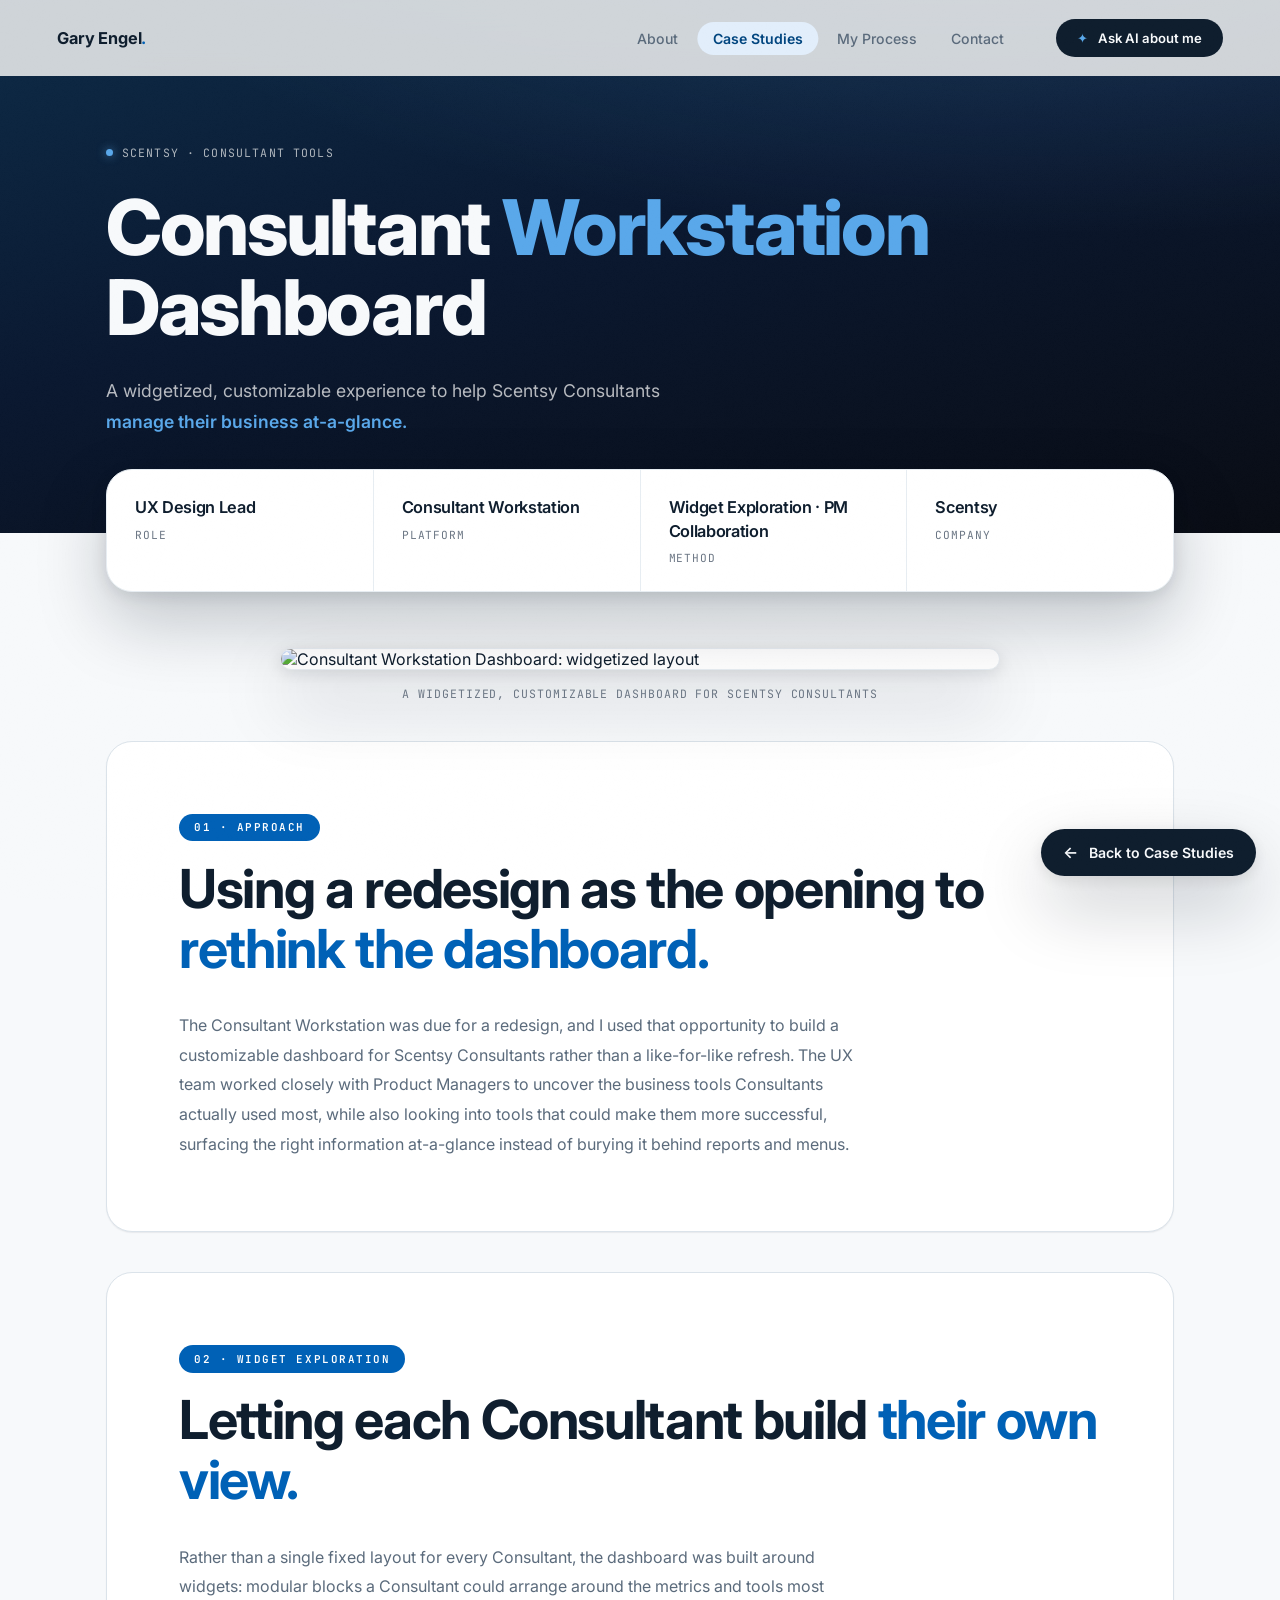
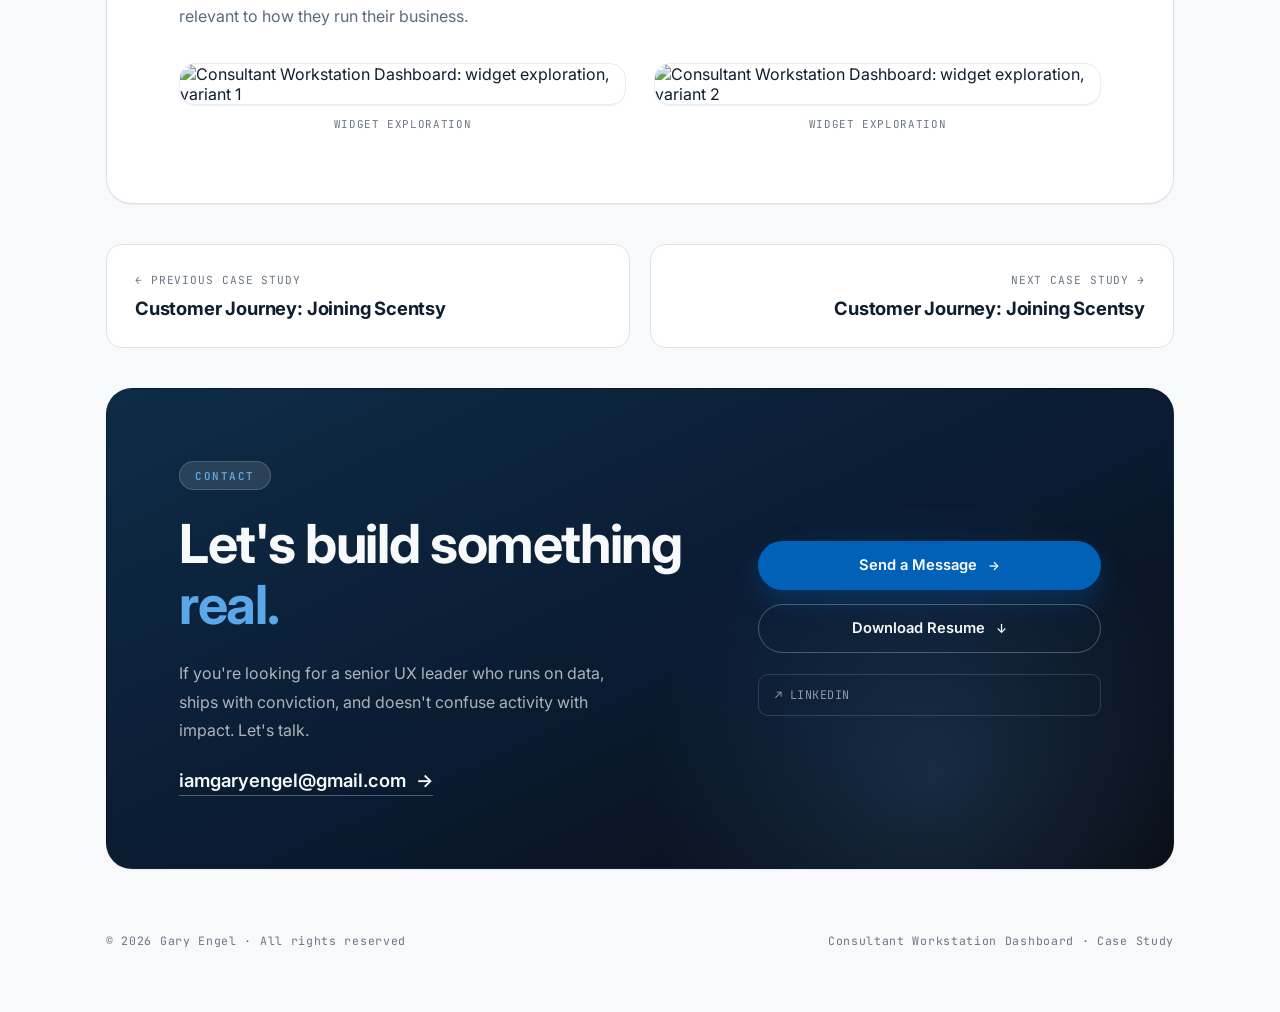
==== commit ced902d9: "Extract shared CSS/JS into templates, remove index-old, trim hero stats - Move ~6,600 duplicated lin" ====
--- a/case-studies/consultant-workstation-dashboard.html
+++ b/case-studies/consultant-workstation-dashboard.html
@@ -23,429 +23,9 @@
             href="https://fonts.googleapis.com/css2?family=Inter:wght@400;500;600;700;800&family=JetBrains+Mono:wght@400;500;600;700&display=swap"
             rel="stylesheet"
         />
+        <link rel="stylesheet" href="../assets/css/base.css" />
+        <link rel="stylesheet" href="../assets/css/case-study.css" />
         <style>
-            /* ─────────────────────────────────────────────
-               RESET + TOKENS (match portfolio index.html)
-            ───────────────────────────────────────────── */
-            *,
-            *::before,
-            *::after {
-                margin: 0;
-                padding: 0;
-                box-sizing: border-box;
-            }
-            html {
-                font-size: 16px;
-            }
-            /* Smooth scroll only turns on after full page load, so a
-               cross-page hash landing (e.g. ../index.html#process) jumps
-               instantly instead of animating through every section in
-               between and making the scroll-spy pill flicker mid-flight. */
-            html.smooth-scroll {
-                scroll-behavior: smooth;
-            }
-
-            :root {
-                color-scheme: light;
-                --bg: #f7f9fb;
-                --panel: #ffffff;
-                --bg-alt: #eef2f6;
-                --ink: #0f1e2e;
-                --ink-soft: #33455a;
-                --muted: #5b6b7c;
-                --faint: #6b7684;
-                --border: #dbe3ea;
-                --border-soft: #e7edf2;
-                --teal: #0061b6;
-                --teal-deep: #00457f;
-                --teal-bright: #5aa8ea;
-                --teal-bg: #e2eefb;
-                --teal-border: rgba(0, 97, 182, 0.32);
-                --nav-h: 76px;
-                --gutter: clamp(1.25rem, 5vw, 3.5rem);
-                --radius-sm: 10px;
-                --radius-md: 16px;
-                --radius-lg: 26px;
-                --radius-pill: 999px;
-                --shadow-card: 0 1px 2px rgba(15, 30, 46, 0.04), 0 1px 1px
-                    rgba(15, 30, 46, 0.03);
-                --shadow-float: 0 30px 70px rgba(6, 20, 34, 0.22), 0 4px 16px
-                    rgba(6, 20, 34, 0.1);
-            }
-
-            body {
-                font-family:
-                    "Inter",
-                    system-ui,
-                    -apple-system,
-                    "Segoe UI",
-                    sans-serif;
-                background: var(--bg);
-                color: var(--ink);
-                overflow-x: hidden;
-                -webkit-font-smoothing: antialiased;
-                -moz-osx-font-smoothing: grayscale;
-            }
-
-            ::selection {
-                background: var(--teal-bright);
-                color: var(--ink);
-            }
-
-            body::after {
-                content: "";
-                position: fixed;
-                inset: 0;
-                background-image: url("data:image/svg+xml,%3Csvg xmlns='http://www.w3.org/2000/svg' width='300' height='300'%3E%3Cfilter id='n'%3E%3CfeTurbulence type='fractalNoise' baseFrequency='0.75' numOctaves='4' stitchTiles='stitch'/%3E%3CfeColorMatrix type='saturate' values='0'/%3E%3C/filter%3E%3Crect width='300' height='300' filter='url(%23n)' opacity='0.4'/%3E%3C/svg%3E");
-                opacity: 0.02;
-                pointer-events: none;
-                z-index: 9000;
-            }
-
-            a {
-                color: inherit;
-            }
-            img {
-                max-width: 100%;
-                display: block;
-            }
-
-            .mono {
-                font-family: "JetBrains Mono", ui-monospace, monospace;
-            }
-
-            /* ─────────────────────────────────────────────
-               SHARED: eyebrow pill / headings / buttons
-            ───────────────────────────────────────────── */
-            .eyebrow {
-                display: inline-flex;
-                align-items: center;
-                gap: 0.5rem;
-                background: var(--teal);
-                color: #fff;
-                font-family: "JetBrains Mono", monospace;
-                font-size: 0.68rem;
-                font-weight: 600;
-                letter-spacing: 0.14em;
-                text-transform: uppercase;
-                padding: 0.42rem 0.95rem;
-                border-radius: var(--radius-pill);
-                width: max-content;
-            }
-            .eyebrow.on-dark {
-                background: rgba(250, 250, 249, 0.12);
-                color: var(--teal-bright);
-                border: 1px solid rgba(250, 250, 249, 0.16);
-            }
-
-            .heading-lg {
-                font-size: clamp(2.1rem, 4.2vw, 3.4rem);
-                font-weight: 700;
-                line-height: 1.12;
-                letter-spacing: -0.025em;
-                color: var(--ink);
-            }
-            .heading-lg .hl {
-                color: var(--teal);
-            }
-            .on-dark .heading-lg,
-            .heading-lg.on-dark {
-                color: var(--bg);
-            }
-            .on-dark .heading-lg .hl {
-                color: var(--teal-bright);
-            }
-
-            .btn {
-                display: inline-flex;
-                align-items: center;
-                gap: 0.65rem;
-                font-family: "Inter", sans-serif;
-                font-size: 0.92rem;
-                font-weight: 600;
-                text-decoration: none;
-                padding: 0.9rem 1.5rem;
-                border-radius: var(--radius-pill);
-                border: 1.5px solid transparent;
-                transition:
-                    transform 0.2s ease,
-                    box-shadow 0.2s ease,
-                    background 0.2s ease,
-                    border-color 0.2s ease,
-                    color 0.2s ease;
-                cursor: pointer;
-            }
-            .btn:hover {
-                transform: translateY(-2px);
-            }
-            .btn-dark {
-                background: var(--ink);
-                color: var(--bg);
-            }
-            .btn-dark:hover {
-                background: var(--teal-deep);
-            }
-
-            /* ─────────────────────────────────────────────
-               NAV
-            ───────────────────────────────────────────── */
-            .nav {
-                position: fixed;
-                top: 0;
-                left: 50%;
-                transform: translateX(-50%);
-                z-index: 800;
-                height: var(--nav-h);
-                width: 100%;
-                max-width: 100%;
-                display: flex;
-                align-items: center;
-                justify-content: space-between;
-                padding: 0 var(--gutter);
-                background: rgba(250, 250, 249, 0.82);
-                backdrop-filter: blur(16px);
-                -webkit-backdrop-filter: blur(16px);
-                border: 1px solid transparent;
-                border-radius: 0;
-                overflow: hidden;
-                box-shadow: 0 0 0 0 rgba(15, 30, 46, 0);
-                transition:
-                    top 0.45s cubic-bezier(0.23, 1, 0.32, 1),
-                    width 0.45s cubic-bezier(0.23, 1, 0.32, 1),
-                    max-width 0.45s cubic-bezier(0.23, 1, 0.32, 1),
-                    height 0.45s cubic-bezier(0.23, 1, 0.32, 1),
-                    border-radius 0.45s cubic-bezier(0.23, 1, 0.32, 1),
-                    border-color 0.45s ease,
-                    box-shadow 0.45s ease,
-                    padding 0.45s ease;
-            }
-            .nav.scrolled {
-                top: 14px;
-                width: calc(100% - 2.5rem);
-                max-width: 1180px;
-                height: calc(var(--nav-h) - 12px);
-                padding: 0 1.6rem;
-                border-radius: 20px;
-                border-color: var(--border-soft);
-                box-shadow:
-                    0 12px 32px rgba(15, 30, 46, 0.13),
-                    0 2px 10px rgba(15, 30, 46, 0.07);
-            }
-
-            .nav-progress {
-                position: absolute;
-                bottom: -1px;
-                left: 0;
-                height: 2px;
-                width: 0%;
-                background: var(--teal);
-                transition: width 0.08s linear, opacity 0.3s ease;
-                opacity: 1;
-            }
-            .nav.scrolled .nav-progress {
-                opacity: 0;
-            }
-
-            .nav-logo {
-                font-weight: 700;
-                font-size: 1.02rem;
-                letter-spacing: -0.01em;
-                color: var(--ink);
-                text-decoration: none;
-            }
-            .nav-logo em {
-                font-style: normal;
-                color: var(--teal);
-            }
-
-            .nav-cta {
-                padding: 0.62rem 1.25rem;
-                font-size: 0.82rem;
-                -webkit-appearance: none;
-                appearance: none;
-                font-family: inherit;
-            }
-            .ask-ai-sparkle {
-                color: var(--teal-bright);
-            }
-
-            .nav-right {
-                display: flex;
-                align-items: center;
-                gap: 2.25rem;
-            }
-            .nav-links-wrap {
-                position: relative;
-                display: flex;
-            }
-            .nav-links {
-                display: flex;
-                gap: 0.25rem;
-                list-style: none;
-            }
-            .nav-pill {
-                position: absolute;
-                top: 0;
-                left: 0;
-                background: var(--teal-bg);
-                border-radius: var(--radius-pill);
-                z-index: 0;
-                opacity: 0;
-                pointer-events: none;
-                transition:
-                    transform 0.35s cubic-bezier(0.23, 1, 0.32, 1),
-                    width 0.35s cubic-bezier(0.23, 1, 0.32, 1),
-                    height 0.35s cubic-bezier(0.23, 1, 0.32, 1),
-                    opacity 0.25s ease;
-            }
-            .nav-links li {
-                position: relative;
-                z-index: 1;
-            }
-            .nav-links a {
-                position: relative;
-                z-index: 1;
-                display: inline-flex;
-                align-items: center;
-                padding: 0.5rem 0.95rem;
-                border-radius: var(--radius-pill);
-                font-size: 0.88rem;
-                font-weight: 500;
-                color: var(--muted);
-                text-decoration: none;
-                transition: color 0.2s ease;
-            }
-            .nav-links a:hover {
-                color: var(--ink);
-            }
-            .nav-links a.active {
-                color: var(--teal-deep);
-                font-weight: 600;
-            }
-
-            /* Ask-AI dropdown (rendered outside the nav so it isn't
-               clipped by the nav's rounded/overflow-hidden shape) */
-            .ask-ai-menu {
-                position: fixed;
-                top: 0;
-                right: 0;
-                min-width: 200px;
-                background: var(--panel);
-                border: 1px solid var(--border);
-                border-radius: var(--radius-md);
-                box-shadow: var(--shadow-float);
-                padding: 0.6rem;
-                display: flex;
-                flex-direction: column;
-                gap: 0.15rem;
-                z-index: 900;
-                opacity: 0;
-                transform: translateY(-8px);
-                pointer-events: none;
-                transition: opacity 0.18s ease, transform 0.18s ease;
-            }
-            .ask-ai-menu.open {
-                opacity: 1;
-                transform: translateY(0);
-                pointer-events: auto;
-            }
-            .ask-ai-menu-label {
-                font-size: 0.66rem;
-                letter-spacing: 0.08em;
-                text-transform: uppercase;
-                color: var(--faint);
-                padding: 0.4rem 0.75rem 0.3rem;
-            }
-            .ask-ai-item {
-                display: flex;
-                align-items: center;
-                gap: 0.6rem;
-                padding: 0.65rem 0.75rem;
-                border-radius: 10px;
-                font-size: 0.9rem;
-                font-weight: 600;
-                color: var(--ink);
-                text-decoration: none;
-                transition: background 0.15s ease, color 0.15s ease;
-            }
-            .ask-ai-item:hover {
-                background: var(--teal-bg);
-                color: var(--teal-deep);
-            }
-            .ask-ai-item::before {
-                content: "→";
-                color: var(--faint);
-                transition: color 0.15s ease;
-            }
-            .ask-ai-item:hover::before {
-                color: var(--teal);
-            }
-
-            /* ─────────────────────────────────────────────
-               HERO
-            ───────────────────────────────────────────── */
-            .hero {
-                position: relative;
-                padding-top: calc(var(--nav-h) + 4rem);
-                padding-bottom: 6rem;
-                overflow: hidden;
-                background: radial-gradient(
-                        120% 90% at 82% -10%,
-                        rgba(90, 168, 234, 0.18),
-                        transparent 60%
-                    ),
-                    linear-gradient(165deg, #0d2b47 0%, #0a1830 45%, #090c14 100%);
-                color: var(--bg);
-            }
-            .hero::after {
-                content: "";
-                position: absolute;
-                inset: 0;
-                background-image: url("data:image/svg+xml,%3Csvg xmlns='http://www.w3.org/2000/svg' width='300' height='300'%3E%3Cfilter id='n'%3E%3CfeTurbulence type='fractalNoise' baseFrequency='0.9' numOctaves='3'/%3E%3CfeColorMatrix type='saturate' values='0'/%3E%3C/filter%3E%3Crect width='300' height='300' filter='url(%23n)' opacity='0.5'/%3E%3C/svg%3E");
-                opacity: 0.05;
-                mix-blend-mode: overlay;
-                pointer-events: none;
-            }
-
-            .shell {
-                max-width: 1180px;
-                margin: 0 auto;
-                padding: 0 var(--gutter);
-                position: relative;
-                z-index: 1;
-            }
-
-            .hero-avail {
-                display: inline-flex;
-                align-items: center;
-                gap: 0.55rem;
-                font-family: "JetBrains Mono", monospace;
-                font-size: 0.72rem;
-                letter-spacing: 0.1em;
-                text-transform: uppercase;
-                color: rgba(250, 250, 249, 0.68);
-                margin-bottom: 1.75rem;
-            }
-            .avail-dot {
-                width: 7px;
-                height: 7px;
-                border-radius: 50%;
-                background: var(--teal-bright);
-                box-shadow: 0 0 10px rgba(90, 168, 234, 0.7);
-            }
-
-            .hero-name {
-                font-size: clamp(2.6rem, 6.4vw, 4.8rem);
-                font-weight: 800;
-                line-height: 1.04;
-                letter-spacing: -0.03em;
-                color: var(--bg);
-                max-width: 900px;
-            }
-            .hero-name .accent {
-                color: var(--teal-bright);
-            }
-
             .hero-lede {
                 margin-top: 1.75rem;
                 font-size: 1.1rem;
@@ -458,62 +38,7 @@
                 font-weight: 600;
             }
 
-            /* Floating stat/meta card overlapping hero bottom edge */
-            .stat-float {
-                position: relative;
-                z-index: 2;
-                max-width: 1180px;
-                margin: -4rem auto 0;
-                padding: 0 var(--gutter);
-            }
-            .stat-float-inner {
-                background: var(--panel);
-                border: 1px solid var(--border-soft);
-                border-radius: var(--radius-lg);
-                box-shadow: var(--shadow-float);
-                display: flex;
-                flex-wrap: wrap;
-            }
-            .stat-cell {
-                flex: 1;
-                min-width: 160px;
-                padding: 1.6rem 1.75rem;
-                border-right: 1px solid var(--border-soft);
-            }
-            .stat-cell:last-child {
-                border-right: none;
-            }
-            .stat-num {
-                display: block;
-                font-size: 2.1rem;
-                font-weight: 800;
-                letter-spacing: -0.02em;
-                color: var(--ink);
-                line-height: 1;
-            }
-            .stat-cell.text .stat-num {
-                font-size: 1.02rem;
-                font-weight: 600;
-                line-height: 1.45;
-            }
-            .stat-label {
-                display: block;
-                margin-top: 0.5rem;
-                font-family: "JetBrains Mono", monospace;
-                font-size: 0.7rem;
-                letter-spacing: 0.08em;
-                text-transform: uppercase;
-                color: var(--faint);
-            }
-
             /* Hero figure — floats free, not boxed in a panel */
-            .cs-hero-figure-wrap {
-                max-width: 1180px;
-                margin: 3.5rem auto 0;
-                padding: 0 var(--gutter);
-                display: flex;
-                justify-content: center;
-            }
             .cs-figure {
                 max-width: 720px;
                 width: 100%;
@@ -536,67 +61,6 @@
             }
 
             /* ─────────────────────────────────────────────
-               PANEL (rounded card sections)
-            ───────────────────────────────────────────── */
-            .panel-wrap {
-                max-width: 1180px;
-                margin: 2.5rem auto;
-                padding: 0 var(--gutter);
-            }
-            .panel {
-                background: var(--panel);
-                border: 1px solid var(--border);
-                border-radius: var(--radius-lg);
-                padding: clamp(2.5rem, 6vw, 4.5rem);
-                box-shadow: var(--shadow-card);
-            }
-            .panel.dark {
-                background: linear-gradient(
-                    155deg,
-                    #0e2c47 0%,
-                    #0a1a30 55%,
-                    #090c14 100%
-                );
-                color: var(--bg);
-                border-color: transparent;
-                position: relative;
-                overflow: hidden;
-            }
-            .panel.dark::before {
-                content: "";
-                position: absolute;
-                right: -10%;
-                bottom: -35%;
-                width: 65%;
-                height: 110%;
-                background: radial-gradient(
-                    circle at center,
-                    rgba(90, 168, 234, 0.16),
-                    rgba(90, 168, 234, 0) 65%
-                );
-                pointer-events: none;
-            }
-
-            /* ─────────────────────────────────────────────
-               CASE STUDY PROSE
-            ───────────────────────────────────────────── */
-            .cs-body {
-                display: flex;
-                flex-direction: column;
-                gap: 1.2rem;
-                margin-top: 2rem;
-            }
-            .cs-body p {
-                font-size: 1rem;
-                line-height: 1.85;
-                color: var(--muted);
-                max-width: 680px;
-            }
-            .cs-body p strong {
-                color: var(--ink);
-                font-weight: 600;
-            }
-
             /* Image pair — two widget explorations side by side */
             .cs-figure-grid {
                 margin-top: 2rem;
@@ -621,287 +85,9 @@
             }
 
             /* ─────────────────────────────────────────────
-               FOOTER NAV (prev/next case study)
-            ───────────────────────────────────────────── */
-            .cs-footnav {
-                display: grid;
-                grid-template-columns: 1fr 1fr;
-                gap: 1.25rem;
-            }
-            .cs-footnav-link {
-                display: flex;
-                flex-direction: column;
-                gap: 0.6rem;
-                padding: 1.75rem;
-                border: 1px solid var(--border);
-                border-radius: var(--radius-md);
-                background: var(--panel);
-                text-decoration: none;
-                transition:
-                    border-color 0.25s ease,
-                    box-shadow 0.25s ease,
-                    transform 0.25s ease;
-            }
-            .cs-footnav-link:hover {
-                border-color: var(--teal-border);
-                box-shadow: var(--shadow-card);
-                transform: translateY(-2px);
-            }
-            .cs-footnav-link.next {
-                align-items: flex-end;
-                text-align: right;
-            }
-            .cs-footnav-direction {
-                font-family: "JetBrains Mono", monospace;
-                font-size: 0.7rem;
-                letter-spacing: 0.08em;
-                text-transform: uppercase;
-                color: var(--faint);
-            }
-            .cs-footnav-title {
-                font-size: 1.15rem;
-                font-weight: 700;
-                letter-spacing: -0.01em;
-                color: var(--ink);
-                transition: color 0.2s ease;
-            }
-            .cs-footnav-link:hover .cs-footnav-title {
-                color: var(--teal);
-            }
-
-            /* ─────────────────────────────────────────────
-               SITE FOOTER
-            ───────────────────────────────────────────── */
-            footer.site-footer {
-                max-width: 1180px;
-                margin: 0 auto 2.5rem;
-                padding: 1.5rem var(--gutter);
-                display: flex;
-                justify-content: space-between;
-                align-items: center;
-                flex-wrap: wrap;
-                gap: 0.5rem;
-            }
-            footer.site-footer span {
-                font-family: "JetBrains Mono", monospace;
-                font-size: 0.72rem;
-                letter-spacing: 0.06em;
-                color: var(--faint);
-            }
-
-            /* ─────────────────────────────────────────────
-               SCROLL REVEAL
-            ───────────────────────────────────────────── */
-            .reveal {
-                opacity: 0;
-                transform: translateY(18px);
-                transition:
-                    opacity 0.7s cubic-bezier(0.23, 1, 0.32, 1),
-                    transform 0.7s cubic-bezier(0.23, 1, 0.32, 1);
-            }
-            .reveal.in {
-                opacity: 1;
-                transform: none;
-            }
-
-            /* ─────────────────────────────────────────────
-               FAB: Back to Case Studies (persistent, bottom-right)
-            ───────────────────────────────────────────── */
-            .fab-back {
-                position: fixed;
-                right: 1.5rem;
-                bottom: 1.5rem;
-                z-index: 700;
-                display: inline-flex;
-                align-items: center;
-                gap: 0.65rem;
-                background: var(--ink);
-                color: var(--bg);
-                font-family: "Inter", sans-serif;
-                font-size: 0.88rem;
-                font-weight: 600;
-                text-decoration: none;
-                padding: 0.85rem 1.4rem;
-                border-radius: var(--radius-pill);
-                box-shadow: var(--shadow-float);
-                transition:
-                    background 0.2s ease,
-                    transform 0.2s ease,
-                    box-shadow 0.2s ease,
-                    padding 0.2s ease;
-            }
-            .fab-back:hover {
-                background: var(--teal-deep);
-                transform: translateY(-3px);
-                box-shadow:
-                    0 16px 40px rgba(6, 20, 34, 0.28),
-                    0 4px 16px rgba(6, 20, 34, 0.14);
-            }
-            .fab-back:active {
-                transform: translateY(0) scale(0.97);
-            }
-            .fab-back-arrow {
-                font-size: 1rem;
-                transition: transform 0.2s ease;
-            }
-            .fab-back:hover .fab-back-arrow {
-                transform: translateX(-3px);
-            }
-            @media (max-width: 640px) {
-                .fab-back {
-                    right: 1rem;
-                    bottom: 1rem;
-                    padding: 0.85rem;
-                }
-                .fab-back-label {
-                    display: none;
-                }
-            }
-
-            /* ─────────────────────────────────────────────
-               BUTTONS (extended variants for footer CTA)
-            ───────────────────────────────────────────── */
-            .btn-arrow {
-                transition: transform 0.2s ease;
-                font-size: 0.85em;
-            }
-            .btn:hover .btn-arrow {
-                transform: translateX(3px);
-            }
-            .btn-solid {
-                background: var(--teal);
-                color: #fff;
-                box-shadow: 0 10px 26px rgba(0, 97, 182, 0.3);
-            }
-            .btn-solid:hover {
-                background: var(--teal-deep);
-                box-shadow: 0 12px 30px rgba(0, 97, 182, 0.38);
-            }
-            .btn-outline {
-                background: transparent;
-                border-color: var(--border);
-                color: var(--ink);
-            }
-            .btn-outline:hover {
-                border-color: var(--ink);
-            }
-            .btn-outline.on-dark {
-                border-color: rgba(250, 250, 249, 0.28);
-                color: var(--bg);
-            }
-            .btn-outline.on-dark:hover {
-                border-color: rgba(250, 250, 249, 0.6);
-                background: rgba(255, 255, 255, 0.05);
-            }
-
-            /* ─────────────────────────────────────────────
-               CONTACT (shared footer CTA)
-            ───────────────────────────────────────────── */
-            .contact-inner {
-                display: grid;
-                grid-template-columns: 1.2fr 0.8fr;
-                gap: 4rem;
-                align-items: center;
-                position: relative;
-                z-index: 1;
-            }
-            .contact-left {
-                display: flex;
-                flex-direction: column;
-                gap: 1.5rem;
-            }
-            .contact-sub {
-                font-size: 1rem;
-                line-height: 1.8;
-                color: rgba(250, 250, 249, 0.68);
-                max-width: 460px;
-            }
-            .contact-email-link {
-                display: inline-flex;
-                align-items: center;
-                gap: 0.65rem;
-                font-size: 1.15rem;
-                font-weight: 600;
-                color: var(--bg);
-                text-decoration: none;
-                width: max-content;
-                border-bottom: 1.5px solid rgba(250, 250, 249, 0.3);
-                padding-bottom: 4px;
-                transition: color 0.2s ease, border-color 0.2s ease;
-            }
-            .contact-email-link:hover {
-                color: var(--teal-bright);
-                border-color: var(--teal-bright);
-            }
-            .contact-right {
-                display: flex;
-                flex-direction: column;
-                gap: 0.85rem;
-            }
-            .social-link {
-                display: flex;
-                align-items: center;
-                gap: 0.5rem;
-                font-family: "JetBrains Mono", monospace;
-                font-size: 0.74rem;
-                letter-spacing: 0.04em;
-                text-transform: uppercase;
-                color: rgba(250, 250, 249, 0.55);
-                text-decoration: none;
-                padding: 0.75rem 1rem;
-                border: 1px solid rgba(250, 250, 249, 0.14);
-                border-radius: var(--radius-sm);
-                transition: all 0.2s ease;
-                margin-top: 0.5rem;
-            }
-            .social-link:hover {
-                color: var(--bg);
-                border-color: rgba(250, 250, 249, 0.32);
-                background: rgba(255, 255, 255, 0.05);
-            }
-
-            /* ─────────────────────────────────────────────
-               ACCESSIBILITY: focus, active, reduced motion
-            ───────────────────────────────────────────── */
-            a:focus-visible,
-            button:focus-visible {
-                outline: 2px solid var(--teal);
-                outline-offset: 3px;
-                border-radius: var(--radius-sm);
-            }
-            .btn:active {
-                transform: translateY(0) scale(0.98);
-            }
-            .cs-footnav-link:active {
-                transform: translateY(0) scale(0.99);
-            }
-            @media (prefers-reduced-motion: reduce) {
-                html {
-                    scroll-behavior: auto;
-                }
-                .reveal {
-                    transition: none;
-                    opacity: 1;
-                    transform: none;
-                }
-            }
-
-            /* ─────────────────────────────────────────────
                RESPONSIVE
             ───────────────────────────────────────────── */
             @media (max-width: 1000px) {
-                .contact-inner {
-                    grid-template-columns: 1fr;
-                    gap: 2.5rem;
-                }
-                .nav-links-wrap {
-                    display: none;
-                }
-                .stat-cell {
-                    min-width: 45%;
-                    border-right: none !important;
-                    border-bottom: 1px solid var(--border-soft);
-                }
             }
             @media (max-width: 768px) {
                 .cs-figure-grid {
@@ -909,9 +95,6 @@
                 }
             }
             @media (max-width: 540px) {
-                .stat-cell {
-                    min-width: 100%;
-                }
                 .cs-footnav {
                     grid-template-columns: 1fr;
                 }
@@ -921,6 +104,7 @@
                 }
             }
         </style>
+        
     </head>
     <body>
         <!-- ═══════════════════════════════════════════
@@ -1113,102 +297,6 @@
             <span class="fab-back-label">Back to Case Studies</span>
         </a>
 
-        <script>
-            window.addEventListener("load", () => {
-                document.documentElement.classList.add("smooth-scroll");
-            });
-            // Nav border + scroll progress
-            const nav = document.getElementById("nav");
-            const navProgress = document.getElementById("navProgress");
-            function onScroll() {
-                const y = window.scrollY;
-                nav.classList.toggle("scrolled", y > 32);
-                const max = document.documentElement.scrollHeight - window.innerHeight;
-                navProgress.style.width = max > 0 ? (y / max) * 100 + "%" : "0%";
-            }
-            document.addEventListener("scroll", onScroll, { passive: true });
-            onScroll();
-
-            // Nav wayfinding — case study pages don't have the homepage's
-            // sections to scroll-spy against, so the pill just sits under
-            // the permanently-active "Case Studies" link.
-            (function initNavPill() {
-                const navLinksWrap = document.querySelector(".nav-links-wrap");
-                const navPill = document.getElementById("navPill");
-                const activeLink = document.querySelector("#navLinks a.active");
-                if (!navLinksWrap || !navPill || !activeLink) return;
-                function positionPill() {
-                    const linkRect = activeLink.getBoundingClientRect();
-                    const wrapRect = navLinksWrap.getBoundingClientRect();
-                    navPill.style.width = linkRect.width + "px";
-                    navPill.style.height = linkRect.height + "px";
-                    navPill.style.transform = `translate(${linkRect.left - wrapRect.left}px, ${linkRect.top - wrapRect.top}px)`;
-                    navPill.style.opacity = "1";
-                }
-                positionPill();
-                window.addEventListener("resize", positionPill);
-            })();
-
-            // "Ask AI about me" — deep-links to ChatGPT/Claude/Perplexity
-            // with a prefilled prompt pointing them at the live site + LinkedIn.
-            (function initAskAi() {
-                const ASK_AI_PROMPT =
-                    "Search the web and tell me about Gary Engel, a User Experience Design Leader at Scentsy in Meridian, Idaho. His portfolio is https://garyengeldesign.com and his LinkedIn is linkedin.com/in/garyengel. Summarize his background, notable projects, and design process.";
-                const ENGINE_URLS = {
-                    chatgpt: (q) => `https://chatgpt.com/?q=${q}`,
-                    claude: (q) => `https://claude.ai/new?q=${q}`,
-                    perplexity: (q) => `https://www.perplexity.ai/search?q=${q}`,
-                };
-                const encoded = encodeURIComponent(ASK_AI_PROMPT);
-                document.querySelectorAll(".ask-ai-item[data-engine]").forEach((a) => {
-                    const build = ENGINE_URLS[a.dataset.engine];
-                    if (build) a.href = build(encoded);
-                });
-
-                const askBtn = document.getElementById("askAiBtn");
-                const askMenu = document.getElementById("askAiMenu");
-                if (!askBtn || !askMenu) return;
-
-                function closeMenu() {
-                    askMenu.classList.remove("open");
-                    askMenu.setAttribute("aria-hidden", "true");
-                    askBtn.setAttribute("aria-expanded", "false");
-                }
-                function openMenu() {
-                    const r = askBtn.getBoundingClientRect();
-                    askMenu.style.top = r.bottom + 10 + "px";
-                    askMenu.style.right = window.innerWidth - r.right + "px";
-                    askMenu.classList.add("open");
-                    askMenu.setAttribute("aria-hidden", "false");
-                    askBtn.setAttribute("aria-expanded", "true");
-                }
-                askBtn.addEventListener("click", (e) => {
-                    e.stopPropagation();
-                    askMenu.classList.contains("open") ? closeMenu() : openMenu();
-                });
-                document.addEventListener("click", (e) => {
-                    if (!askMenu.contains(e.target) && e.target !== askBtn) closeMenu();
-                });
-                document.addEventListener("keydown", (e) => {
-                    if (e.key === "Escape") closeMenu();
-                });
-                document.addEventListener("scroll", closeMenu, { passive: true });
-            })();
-
-            // Scroll-reveal
-            const revealEls = document.querySelectorAll(".reveal");
-            const io = new IntersectionObserver(
-                (entries) => {
-                    entries.forEach((entry) => {
-                        if (entry.isIntersecting) {
-                            entry.target.classList.add("in");
-                            io.unobserve(entry.target);
-                        }
-                    });
-                },
-                { threshold: 0.12, rootMargin: "0px 0px -60px 0px" },
-            );
-            revealEls.forEach((el) => io.observe(el));
-        </script>
+        <script src="../assets/js/case-study.js"></script>
     </body>
 </html>
--- a/assets/css/base.css
+++ b/assets/css/base.css
@@ -0,0 +1,692 @@
+            /* ─────────────────────────────────────────────
+               RESET + TOKENS
+            ───────────────────────────────────────────── */
+            *,
+            *::before,
+            *::after {
+                margin: 0;
+                padding: 0;
+                box-sizing: border-box;
+            }
+            html {
+                font-size: 16px;
+            }
+            /* Smooth scroll only turns on after full page load, so a
+               cross-page hash landing (e.g. ../index.html#process) jumps
+               instantly instead of animating through every section in
+               between and making the scroll-spy pill flicker mid-flight. */
+            html.smooth-scroll {
+                scroll-behavior: smooth;
+            }
+            svg {
+                cursor: inherit;
+            }
+
+            :root {
+                color-scheme: light;
+                /* Monochromatic — built from the Pinarello Prince's blue
+                   (~#0061b6, sampled from the frame) plus tints/shades of
+                   the same hue. No secondary accent color anywhere. */
+                --bg: #f7f9fb;
+                --panel: #ffffff;
+                --bg-alt: #eef2f6;
+                --ink: #0f1e2e;
+                --ink-soft: #33455a;
+                --muted: #5b6b7c;
+                --faint: #6b7684;
+                --border: #dbe3ea;
+                --border-soft: #e7edf2;
+                --teal: #0061b6;
+                --teal-deep: #00457f;
+                --teal-bright: #5aa8ea;
+                --teal-bg: #e2eefb;
+                --teal-border: rgba(0, 97, 182, 0.32);
+                --nav-h: 76px;
+                --gutter: clamp(1.25rem, 5vw, 3.5rem);
+                --radius-sm: 10px;
+                --radius-md: 16px;
+                --radius-lg: 26px;
+                --radius-pill: 999px;
+                --shadow-card: 0 1px 2px rgba(15, 30, 46, 0.04), 0 1px 1px
+                    rgba(15, 30, 46, 0.03);
+                --shadow-float: 0 30px 70px rgba(6, 20, 34, 0.22), 0 4px 16px
+                    rgba(6, 20, 34, 0.1);
+            }
+
+            body {
+                font-family:
+                    "Inter",
+                    system-ui,
+                    -apple-system,
+                    "Segoe UI",
+                    sans-serif;
+                background: var(--bg);
+                color: var(--ink);
+                overflow-x: hidden;
+                -webkit-font-smoothing: antialiased;
+                -moz-osx-font-smoothing: grayscale;
+            }
+
+            ::selection {
+                background: var(--teal-bright);
+                color: var(--ink);
+            }
+
+            body::after {
+                content: "";
+                position: fixed;
+                inset: 0;
+                background-image: url("data:image/svg+xml,%3Csvg xmlns='http://www.w3.org/2000/svg' width='300' height='300'%3E%3Cfilter id='n'%3E%3CfeTurbulence type='fractalNoise' baseFrequency='0.75' numOctaves='4' stitchTiles='stitch'/%3E%3CfeColorMatrix type='saturate' values='0'/%3E%3C/filter%3E%3Crect width='300' height='300' filter='url(%23n)' opacity='0.4'/%3E%3C/svg%3E");
+                opacity: 0.02;
+                pointer-events: none;
+                z-index: 9000;
+            }
+
+            a {
+                color: inherit;
+            }
+            img {
+                max-width: 100%;
+                display: block;
+            }
+
+            .mono {
+                font-family: "JetBrains Mono", ui-monospace, monospace;
+            }
+
+
+            /* ─────────────────────────────────────────────
+               SHARED: eyebrow pill / headings / buttons
+            ───────────────────────────────────────────── */
+            .eyebrow {
+                display: inline-flex;
+                align-items: center;
+                gap: 0.5rem;
+                background: var(--teal);
+                color: #fff;
+                font-family: "JetBrains Mono", monospace;
+                font-size: 0.68rem;
+                font-weight: 600;
+                letter-spacing: 0.14em;
+                text-transform: uppercase;
+                padding: 0.42rem 0.95rem;
+                border-radius: var(--radius-pill);
+                width: max-content;
+            }
+            .eyebrow.on-dark {
+                background: rgba(250, 250, 249, 0.12);
+                color: var(--teal-bright);
+                border: 1px solid rgba(250, 250, 249, 0.16);
+            }
+
+            .heading-lg {
+                font-size: clamp(2.1rem, 4.2vw, 3.4rem);
+                font-weight: 700;
+                line-height: 1.12;
+                letter-spacing: -0.025em;
+                color: var(--ink);
+            }
+            .heading-lg .hl {
+                color: var(--teal);
+            }
+            .on-dark .heading-lg,
+            .heading-lg.on-dark {
+                color: var(--bg);
+            }
+            .on-dark .heading-lg .hl,
+            .heading-lg.on-dark .hl {
+                color: var(--teal-bright);
+            }
+
+            .lede {
+                font-size: 1.05rem;
+                line-height: 1.8;
+                color: var(--muted);
+                max-width: 620px;
+            }
+
+            .btn {
+                display: inline-flex;
+                align-items: center;
+                gap: 0.65rem;
+                font-family: "Inter", sans-serif;
+                font-size: 0.92rem;
+                font-weight: 600;
+                text-decoration: none;
+                padding: 0.9rem 1.5rem;
+                border-radius: var(--radius-pill);
+                border: 1.5px solid transparent;
+                transition:
+                    transform 0.2s ease,
+                    box-shadow 0.2s ease,
+                    background 0.2s ease,
+                    border-color 0.2s ease,
+                    color 0.2s ease;
+                cursor: pointer;
+                will-change: transform;
+            }
+            .btn:hover {
+                transform: translateY(-2px);
+            }
+            .btn-arrow {
+                transition: transform 0.2s ease;
+                font-size: 0.85em;
+            }
+            .btn:hover .btn-arrow {
+                transform: translateX(3px);
+            }
+
+            .btn-solid {
+                background: var(--teal);
+                color: #fff;
+                box-shadow: 0 10px 26px rgba(0, 97, 182, 0.3);
+            }
+            .btn-solid:hover {
+                background: var(--teal-deep);
+                box-shadow: 0 12px 30px rgba(0, 97, 182, 0.38);
+            }
+
+            .btn-outline {
+                background: transparent;
+                border-color: var(--border);
+                color: var(--ink);
+            }
+            .btn-outline:hover {
+                border-color: var(--ink);
+            }
+
+            .btn-outline.on-dark {
+                border-color: rgba(250, 250, 249, 0.28);
+                color: var(--bg);
+            }
+            .btn-outline.on-dark:hover {
+                border-color: rgba(250, 250, 249, 0.6);
+                background: rgba(255, 255, 255, 0.05);
+            }
+
+            .btn-dark {
+                background: var(--ink);
+                color: var(--bg);
+            }
+            .btn-dark:hover {
+                background: var(--teal-deep);
+            }
+
+
+            /* ─────────────────────────────────────────────
+               NAV
+            ───────────────────────────────────────────── */
+            .nav {
+                position: fixed;
+                top: 0;
+                left: 50%;
+                transform: translateX(-50%);
+                z-index: 800;
+                height: var(--nav-h);
+                width: 100%;
+                max-width: 100%;
+                display: flex;
+                align-items: center;
+                justify-content: space-between;
+                padding: 0 var(--gutter);
+                background: rgba(250, 250, 249, 0.82);
+                backdrop-filter: blur(16px);
+                -webkit-backdrop-filter: blur(16px);
+                border: 1px solid transparent;
+                border-radius: 0;
+                overflow: hidden;
+                box-shadow: 0 0 0 0 rgba(15, 30, 46, 0);
+                transition:
+                    top 0.45s cubic-bezier(0.23, 1, 0.32, 1),
+                    width 0.45s cubic-bezier(0.23, 1, 0.32, 1),
+                    max-width 0.45s cubic-bezier(0.23, 1, 0.32, 1),
+                    height 0.45s cubic-bezier(0.23, 1, 0.32, 1),
+                    border-radius 0.45s cubic-bezier(0.23, 1, 0.32, 1),
+                    border-color 0.45s ease,
+                    box-shadow 0.45s ease,
+                    padding 0.45s ease;
+            }
+            .nav.scrolled {
+                top: 14px;
+                width: calc(100% - 2.5rem);
+                max-width: 1180px;
+                height: calc(var(--nav-h) - 12px);
+                padding: 0 1.6rem;
+                border-radius: 20px;
+                border-color: var(--border-soft);
+                box-shadow:
+                    0 12px 32px rgba(15, 30, 46, 0.13),
+                    0 2px 10px rgba(15, 30, 46, 0.07);
+            }
+
+            .nav-progress {
+                position: absolute;
+                bottom: -1px;
+                left: 0;
+                height: 2px;
+                width: 0%;
+                background: var(--teal);
+                transition: width 0.08s linear, opacity 0.3s ease;
+                opacity: 1;
+            }
+            .nav.scrolled .nav-progress {
+                opacity: 0;
+            }
+
+            .nav-logo {
+                font-weight: 700;
+                font-size: 1.02rem;
+                letter-spacing: -0.01em;
+                color: var(--ink);
+                text-decoration: none;
+            }
+            .nav-logo em {
+                font-style: normal;
+                color: var(--teal);
+            }
+
+            .nav-right {
+                display: flex;
+                align-items: center;
+                gap: 2.25rem;
+            }
+
+            .nav-links-wrap {
+                position: relative;
+                display: flex;
+            }
+            .nav-links {
+                display: flex;
+                gap: 0.25rem;
+                list-style: none;
+            }
+            .nav-pill {
+                position: absolute;
+                top: 0;
+                left: 0;
+                background: var(--teal-bg);
+                border-radius: var(--radius-pill);
+                z-index: 0;
+                opacity: 0;
+                pointer-events: none;
+                transition:
+                    transform 0.35s cubic-bezier(0.23, 1, 0.32, 1),
+                    width 0.35s cubic-bezier(0.23, 1, 0.32, 1),
+                    height 0.35s cubic-bezier(0.23, 1, 0.32, 1),
+                    opacity 0.25s ease;
+            }
+            .nav-links li {
+                position: relative;
+                z-index: 1;
+            }
+            .nav-links a {
+                position: relative;
+                z-index: 1;
+                display: inline-flex;
+                align-items: center;
+                padding: 0.5rem 0.95rem;
+                border-radius: var(--radius-pill);
+                font-size: 0.88rem;
+                font-weight: 500;
+                color: var(--muted);
+                text-decoration: none;
+                transition: color 0.2s ease;
+            }
+            .nav-links a:hover {
+                color: var(--ink);
+            }
+            .nav-links a.active {
+                color: var(--teal-deep);
+                font-weight: 600;
+            }
+
+            .nav-cta {
+                padding: 0.62rem 1.25rem;
+                font-size: 0.82rem;
+                -webkit-appearance: none;
+                appearance: none;
+                font-family: inherit;
+            }
+            .ask-ai-sparkle {
+                color: var(--teal-bright);
+            }
+
+            /* Ask-AI dropdown (rendered outside the nav so it isn't
+               clipped by the nav's rounded/overflow-hidden shape) */
+            .ask-ai-menu {
+                position: fixed;
+                top: 0;
+                right: 0;
+                min-width: 200px;
+                background: var(--panel);
+                border: 1px solid var(--border);
+                border-radius: var(--radius-md);
+                box-shadow: var(--shadow-float);
+                padding: 0.6rem;
+                display: flex;
+                flex-direction: column;
+                gap: 0.15rem;
+                z-index: 900;
+                opacity: 0;
+                transform: translateY(-8px);
+                pointer-events: none;
+                transition: opacity 0.18s ease, transform 0.18s ease;
+            }
+            .ask-ai-menu.open {
+                opacity: 1;
+                transform: translateY(0);
+                pointer-events: auto;
+            }
+            .ask-ai-menu-label {
+                font-size: 0.66rem;
+                letter-spacing: 0.08em;
+                text-transform: uppercase;
+                color: var(--faint);
+                padding: 0.4rem 0.75rem 0.3rem;
+            }
+            .ask-ai-item {
+                display: flex;
+                align-items: center;
+                gap: 0.6rem;
+                padding: 0.65rem 0.75rem;
+                border-radius: 10px;
+                font-size: 0.9rem;
+                font-weight: 600;
+                color: var(--ink);
+                text-decoration: none;
+                transition: background 0.15s ease, color 0.15s ease;
+            }
+            .ask-ai-item:hover {
+                background: var(--teal-bg);
+                color: var(--teal-deep);
+            }
+            .ask-ai-item::before {
+                content: "→";
+                color: var(--faint);
+                transition: color 0.15s ease;
+            }
+            .ask-ai-item:hover::before {
+                color: var(--teal);
+            }
+
+
+            /* ─────────────────────────────────────────────
+               PANEL (rounded card sections)
+            ───────────────────────────────────────────── */
+            .panel-wrap {
+                max-width: 1180px;
+                margin: 2.5rem auto;
+                padding: 0 var(--gutter);
+            }
+            .panel {
+                background: var(--panel);
+                border: 1px solid var(--border);
+                border-radius: var(--radius-lg);
+                padding: clamp(2.5rem, 6vw, 4.5rem);
+                box-shadow: var(--shadow-card);
+            }
+            .panel.dark {
+                background: linear-gradient(
+                    155deg,
+                    #0e2c47 0%,
+                    #0a1a30 55%,
+                    #090c14 100%
+                );
+                color: var(--bg);
+                border-color: transparent;
+                position: relative;
+                overflow: hidden;
+            }
+            .panel.dark::before {
+                content: "";
+                position: absolute;
+                right: -10%;
+                bottom: -35%;
+                width: 65%;
+                height: 110%;
+                background: radial-gradient(
+                    circle at center,
+                    rgba(90, 168, 234, 0.16),
+                    rgba(90, 168, 234, 0) 65%
+                );
+                pointer-events: none;
+            }
+            .panel.tight {
+                padding: clamp(2rem, 5vw, 3rem);
+            }
+
+
+            /* ─────────────────────────────────────────────
+               CONTACT
+            ───────────────────────────────────────────── */
+            .contact-inner {
+                display: grid;
+                grid-template-columns: 1.2fr 0.8fr;
+                gap: 4rem;
+                align-items: center;
+                position: relative;
+                z-index: 1;
+            }
+            .contact-left {
+                display: flex;
+                flex-direction: column;
+                gap: 1.5rem;
+            }
+            .contact-sub {
+                font-size: 1rem;
+                line-height: 1.8;
+                color: rgba(250, 250, 249, 0.68);
+                max-width: 460px;
+            }
+            .contact-email-link {
+                display: inline-flex;
+                align-items: center;
+                gap: 0.65rem;
+                font-size: 1.15rem;
+                font-weight: 600;
+                color: var(--bg);
+                text-decoration: none;
+                width: max-content;
+                border-bottom: 1.5px solid rgba(250, 250, 249, 0.3);
+                padding-bottom: 4px;
+                transition: color 0.2s ease, border-color 0.2s ease;
+            }
+            .contact-email-link:hover {
+                color: var(--teal-bright);
+                border-color: var(--teal-bright);
+            }
+            .contact-right {
+                display: flex;
+                flex-direction: column;
+                gap: 0.85rem;
+            }
+            .social-link {
+                display: flex;
+                align-items: center;
+                gap: 0.5rem;
+                font-family: "JetBrains Mono", monospace;
+                font-size: 0.74rem;
+                letter-spacing: 0.04em;
+                text-transform: uppercase;
+                color: rgba(250, 250, 249, 0.55);
+                text-decoration: none;
+                padding: 0.75rem 1rem;
+                border: 1px solid rgba(250, 250, 249, 0.14);
+                border-radius: var(--radius-sm);
+                transition: all 0.2s ease;
+                margin-top: 0.5rem;
+            }
+            .social-link:hover {
+                color: var(--bg);
+                border-color: rgba(250, 250, 249, 0.32);
+                background: rgba(255, 255, 255, 0.05);
+            }
+
+
+            /* ─────────────────────────────────────────────
+               SCROLL REVEAL
+            ───────────────────────────────────────────── */
+            .reveal {
+                opacity: 0;
+                transform: translateY(18px);
+                transition:
+                    opacity 0.7s cubic-bezier(0.23, 1, 0.32, 1),
+                    transform 0.7s cubic-bezier(0.23, 1, 0.32, 1);
+            }
+            .reveal.in {
+                opacity: 1;
+                transform: none;
+            }
+            .d1 {
+                transition-delay: 0.08s;
+            }
+            .d2 {
+                transition-delay: 0.16s;
+            }
+            .d3 {
+                transition-delay: 0.24s;
+            }
+            .d4 {
+                transition-delay: 0.32s;
+            }
+
+
+            /* ─────────────────────────────────────────────
+               ACCESSIBILITY: focus, active, reduced motion
+            ───────────────────────────────────────────── */
+            a:focus-visible,
+            button:focus-visible {
+                outline: 2px solid var(--teal);
+                outline-offset: 3px;
+                border-radius: var(--radius-sm);
+            }
+            .btn:active {
+                transform: translateY(0) scale(0.98);
+            }
+            .skill-tag:active {
+                transform: scale(0.96);
+            }
+            .cs-footnav-link:active {
+                transform: translateY(0) scale(0.99);
+            }
+            .detail-link:active {
+                transform: translateY(0) scale(0.98);
+            }
+            .project-item:has(.project-card-link:active) {
+                border-color: var(--teal-border);
+                box-shadow: var(--shadow-card);
+            }
+            @media (prefers-reduced-motion: reduce) {
+                html {
+                    scroll-behavior: auto;
+                }
+                .reveal {
+                    transition: none;
+                    opacity: 1;
+                    transform: none;
+                }
+                .marquee-track {
+                    animation: none;
+                }
+                .avail-dot {
+                    animation: none;
+                }
+            }
+
+            /* ─────────────────────────────────────────────
+               FOOTER
+            ───────────────────────────────────────────── */
+            footer.site-footer {
+                max-width: 1180px;
+                margin: 0 auto 2.5rem;
+                padding: 1.5rem var(--gutter);
+                display: flex;
+                justify-content: space-between;
+                align-items: center;
+                flex-wrap: wrap;
+                gap: 0.5rem;
+            }
+            footer.site-footer span {
+                font-family: "JetBrains Mono", monospace;
+                font-size: 0.72rem;
+                letter-spacing: 0.06em;
+                color: var(--faint);
+            }
+
+            /* ─────────────────────────────────────────────
+               FAB: Back to Case Studies (persistent, bottom-right)
+            ───────────────────────────────────────────── */
+            .fab-back {
+                position: fixed;
+                right: 1.5rem;
+                bottom: 1.5rem;
+                z-index: 700;
+                display: inline-flex;
+                align-items: center;
+                gap: 0.65rem;
+                background: var(--ink);
+                color: var(--bg);
+                font-family: "Inter", sans-serif;
+                font-size: 0.88rem;
+                font-weight: 600;
+                text-decoration: none;
+                padding: 0.85rem 1.4rem;
+                border-radius: var(--radius-pill);
+                box-shadow: var(--shadow-float);
+                transition:
+                    background 0.2s ease,
+                    transform 0.2s ease,
+                    box-shadow 0.2s ease,
+                    padding 0.2s ease;
+            }
+            .fab-back:hover {
+                background: var(--teal-deep);
+                transform: translateY(-3px);
+                box-shadow:
+                    0 16px 40px rgba(6, 20, 34, 0.28),
+                    0 4px 16px rgba(6, 20, 34, 0.14);
+            }
+            .fab-back:active {
+                transform: translateY(0) scale(0.97);
+            }
+            .fab-back-arrow {
+                font-size: 1rem;
+                transition: transform 0.2s ease;
+            }
+            .fab-back:hover .fab-back-arrow {
+                transform: translateX(-3px);
+            }
+            @media (max-width: 640px) {
+                .fab-back {
+                    right: 1rem;
+                    bottom: 1rem;
+                    padding: 0.85rem;
+                }
+                .fab-back-label {
+                    display: none;
+                }
+            }
+
+
+            /* ─────────────────────────────────────────────
+               RESPONSIVE (shared)
+            ───────────────────────────────────────────── */
+            @media (max-width: 1000px) {
+                .nav-links-wrap {
+                    display: none;
+                }
+                .contact-inner {
+                    grid-template-columns: 1fr;
+                    gap: 2.5rem;
+                }
+                .stat-cell {
+                    min-width: 45%;
+                    border-right: none !important;
+                    border-bottom: 1px solid var(--border-soft);
+                }
+            }
+            @media (max-width: 540px) {
+                .stat-cell {
+                    min-width: 100%;
+                }
+            }
--- a/assets/css/case-study.css
+++ b/assets/css/case-study.css
@@ -0,0 +1,375 @@
+            /* ─────────────────────────────────────────────
+               HERO
+            ───────────────────────────────────────────── */
+            .hero {
+                position: relative;
+                padding-top: calc(var(--nav-h) + 4rem);
+                padding-bottom: 6rem;
+                overflow: hidden;
+                background: radial-gradient(
+                        120% 90% at 82% -10%,
+                        rgba(90, 168, 234, 0.18),
+                        transparent 60%
+                    ),
+                    linear-gradient(165deg, #0d2b47 0%, #0a1830 45%, #090c14 100%);
+                color: var(--bg);
+            }
+            .hero::after {
+                content: "";
+                position: absolute;
+                inset: 0;
+                background-image: url("data:image/svg+xml,%3Csvg xmlns='http://www.w3.org/2000/svg' width='300' height='300'%3E%3Cfilter id='n'%3E%3CfeTurbulence type='fractalNoise' baseFrequency='0.9' numOctaves='3'/%3E%3CfeColorMatrix type='saturate' values='0'/%3E%3C/filter%3E%3Crect width='300' height='300' filter='url(%23n)' opacity='0.5'/%3E%3C/svg%3E");
+                opacity: 0.05;
+                mix-blend-mode: overlay;
+                pointer-events: none;
+            }
+
+            .shell {
+                max-width: 1180px;
+                margin: 0 auto;
+                padding: 0 var(--gutter);
+                position: relative;
+                z-index: 1;
+            }
+
+            .hero-avail {
+                display: inline-flex;
+                align-items: center;
+                gap: 0.55rem;
+                font-family: "JetBrains Mono", monospace;
+                font-size: 0.72rem;
+                letter-spacing: 0.1em;
+                text-transform: uppercase;
+                color: rgba(250, 250, 249, 0.68);
+                margin-bottom: 1.75rem;
+            }
+            .avail-dot {
+                width: 7px;
+                height: 7px;
+                border-radius: 50%;
+                background: var(--teal-bright);
+                box-shadow: 0 0 10px rgba(90, 168, 234, 0.7);
+            }
+
+            .hero-name {
+                font-size: clamp(2.6rem, 6.4vw, 4.8rem);
+                font-weight: 800;
+                line-height: 1.04;
+                letter-spacing: -0.03em;
+                color: var(--bg);
+                max-width: 900px;
+            }
+            .hero-name .accent {
+                color: var(--teal-bright);
+            }
+
+            .hero-lede {
+                margin-top: 1.75rem;
+                font-size: 1.1rem;
+                line-height: 1.75;
+                color: rgba(250, 250, 249, 0.72);
+                max-width: 620px;
+            }
+            .hero-lede .hl {
+                color: var(--teal-bright);
+                font-weight: 600;
+            }
+
+            /* Floating stat/meta card overlapping hero bottom edge */
+            .stat-float {
+                position: relative;
+                z-index: 2;
+                max-width: 1180px;
+                margin: -4rem auto 0;
+                padding: 0 var(--gutter);
+            }
+            .stat-float-inner {
+                background: var(--panel);
+                border: 1px solid var(--border-soft);
+                border-radius: var(--radius-lg);
+                box-shadow: var(--shadow-float);
+                display: flex;
+                flex-wrap: wrap;
+            }
+            .stat-cell {
+                flex: 1;
+                min-width: 160px;
+                padding: 1.6rem 1.75rem;
+                border-right: 1px solid var(--border-soft);
+            }
+            .stat-cell:last-child {
+                border-right: none;
+            }
+            .stat-num {
+                display: block;
+                font-size: 2.1rem;
+                font-weight: 800;
+                letter-spacing: -0.02em;
+                color: var(--ink);
+                line-height: 1;
+            }
+            .stat-cell.text .stat-num {
+                font-size: 1.02rem;
+                font-weight: 600;
+                line-height: 1.45;
+            }
+            .stat-label {
+                display: block;
+                margin-top: 0.5rem;
+                font-family: "JetBrains Mono", monospace;
+                font-size: 0.7rem;
+                letter-spacing: 0.08em;
+                text-transform: uppercase;
+                color: var(--faint);
+            }
+
+            /* Hero figure — floats free, not boxed in a panel */
+            .cs-hero-figure-wrap {
+                max-width: 1180px;
+                margin: 3.5rem auto 0;
+                padding: 0 var(--gutter);
+                display: flex;
+                justify-content: center;
+            }
+            .cs-figure {
+                max-width: 640px;
+                width: 100%;
+            }
+            .cs-figure img {
+                width: 100%;
+                border-radius: var(--radius-lg);
+                box-shadow: var(--shadow-float);
+                border: 1px solid var(--border-soft);
+                background: var(--panel);
+            }
+            .cs-caption {
+                margin-top: 1rem;
+                text-align: center;
+                font-family: "JetBrains Mono", monospace;
+                font-size: 0.72rem;
+                letter-spacing: 0.08em;
+                text-transform: uppercase;
+                color: var(--faint);
+            }
+
+            /* Phone mockups ship with transparent backgrounds — suppress
+               the rectangular shadow/radius that would otherwise box them. */
+            .phone-mockup {
+                box-shadow: none !important;
+                border-radius: 0 !important;
+                border: none !important;
+                background: transparent !important;
+            }
+
+
+            /* ─────────────────────────────────────────────
+               CASE STUDY PROSE
+            ───────────────────────────────────────────── */
+            .cs-body {
+                display: flex;
+                flex-direction: column;
+                gap: 1.2rem;
+                margin-top: 2rem;
+            }
+            .cs-body p {
+                font-size: 1rem;
+                line-height: 1.85;
+                color: var(--muted);
+                max-width: 680px;
+            }
+            .cs-body p strong {
+                color: var(--ink);
+                font-weight: 600;
+            }
+
+            .cs-callout {
+                margin: 0.5rem 0;
+                padding: 1.4rem 1.6rem;
+                border: 1px dashed var(--border);
+                border-radius: var(--radius-sm);
+                background: var(--bg-alt);
+                display: flex;
+                gap: 1rem;
+                align-items: flex-start;
+            }
+            .cs-callout-icon {
+                font-family: "JetBrains Mono", monospace;
+                font-size: 0.64rem;
+                font-weight: 600;
+                letter-spacing: 0.1em;
+                text-transform: uppercase;
+                color: var(--teal-deep);
+                background: var(--teal-bg);
+                border: 1px solid var(--teal-border);
+                padding: 0.35rem 0.7rem;
+                border-radius: var(--radius-pill);
+                flex-shrink: 0;
+                line-height: 1;
+            }
+            .cs-callout-body {
+                font-size: 0.92rem;
+                line-height: 1.65;
+                color: var(--muted);
+            }
+
+            .cs-pullquote {
+                margin: 0.5rem 0;
+                padding: 1.75rem 2rem;
+                border-left: 3px solid var(--teal);
+                background: var(--teal-bg);
+                border-radius: 0 var(--radius-sm) var(--radius-sm) 0;
+                font-size: clamp(1.1rem, 2vw, 1.3rem);
+                font-weight: 500;
+                line-height: 1.55;
+                color: var(--ink-soft);
+            }
+
+            /* Split — image alongside prose within a panel */
+            .cs-split-inner {
+                display: grid;
+                grid-template-columns: 300px 1fr;
+                gap: 2.75rem;
+                align-items: center;
+            }
+            .cs-split-inner.reverse {
+                grid-template-columns: 1fr 300px;
+            }
+            .cs-split-media img {
+                width: 100%;
+                border-radius: var(--radius-md);
+                box-shadow: var(--shadow-card);
+            }
+            .cs-split-body .eyebrow {
+                margin-bottom: 1.1rem;
+            }
+            .cs-split-body .heading-lg {
+                font-size: clamp(1.5rem, 2.6vw, 2.1rem);
+                margin-bottom: 1.25rem;
+                max-width: 22ch;
+            }
+            .cs-split-body p {
+                font-size: 0.98rem;
+                line-height: 1.75;
+                color: var(--muted);
+                margin-bottom: 1rem;
+            }
+            .cs-split-body p:last-child {
+                margin-bottom: 0;
+            }
+            .cs-split-body p strong {
+                color: var(--ink);
+                font-weight: 600;
+            }
+
+            /* ─────────────────────────────────────────────
+               OUTCOMES (dark panel)
+            ───────────────────────────────────────────── */
+            .cs-outcomes-grid {
+                display: grid;
+                grid-template-columns: repeat(3, 1fr);
+                gap: 1.75rem;
+                margin-top: 2.5rem;
+                position: relative;
+                z-index: 1;
+            }
+            .cs-outcome {
+                padding-top: 1.4rem;
+                border-top: 1px solid rgba(250, 250, 249, 0.16);
+            }
+            .cs-outcome-metric {
+                font-size: clamp(1.8rem, 3.2vw, 2.4rem);
+                font-weight: 800;
+                letter-spacing: -0.02em;
+                color: var(--bg);
+                line-height: 1;
+                margin-bottom: 0.55rem;
+            }
+            .cs-outcome-metric em {
+                font-style: normal;
+                color: var(--teal-bright);
+            }
+            .cs-outcome-label {
+                font-family: "JetBrains Mono", monospace;
+                font-size: 0.7rem;
+                letter-spacing: 0.06em;
+                text-transform: uppercase;
+                color: rgba(250, 250, 249, 0.6);
+                line-height: 1.5;
+            }
+
+            /* ─────────────────────────────────────────────
+               FOOTER NAV (prev/next case study)
+            ───────────────────────────────────────────── */
+            .cs-footnav {
+                display: grid;
+                grid-template-columns: 1fr 1fr;
+                gap: 1.25rem;
+            }
+            .cs-footnav-link {
+                display: flex;
+                flex-direction: column;
+                gap: 0.6rem;
+                padding: 1.75rem;
+                border: 1px solid var(--border);
+                border-radius: var(--radius-md);
+                background: var(--panel);
+                text-decoration: none;
+                transition:
+                    border-color 0.25s ease,
+                    box-shadow 0.25s ease,
+                    transform 0.25s ease;
+            }
+            .cs-footnav-link:hover {
+                border-color: var(--teal-border);
+                box-shadow: var(--shadow-card);
+                transform: translateY(-2px);
+            }
+            .cs-footnav-link.next {
+                align-items: flex-end;
+                text-align: right;
+            }
+            .cs-footnav-direction {
+                font-family: "JetBrains Mono", monospace;
+                font-size: 0.7rem;
+                letter-spacing: 0.08em;
+                text-transform: uppercase;
+                color: var(--faint);
+            }
+            .cs-footnav-title {
+                font-size: 1.15rem;
+                font-weight: 700;
+                letter-spacing: -0.01em;
+                color: var(--ink);
+                transition: color 0.2s ease;
+            }
+            .cs-footnav-link:hover .cs-footnav-title {
+                color: var(--teal);
+            }
+
+            /* ─────────────────────────────────────────────
+               RESPONSIVE (case-study shared)
+            ───────────────────────────────────────────── */
+            @media (max-width: 1000px) {
+                .cs-split-inner,
+                .cs-split-inner.reverse {
+                    grid-template-columns: 1fr;
+                    gap: 1.75rem;
+                }
+            }
+            @media (max-width: 768px) {
+                .cs-outcomes-grid {
+                    grid-template-columns: repeat(2, 1fr);
+                }
+            }
+            @media (max-width: 540px) {
+                .cs-outcomes-grid {
+                    grid-template-columns: 1fr;
+                }
+                .cs-footnav {
+                    grid-template-columns: 1fr;
+                }
+                .cs-footnav-link.next {
+                    align-items: flex-start;
+                    text-align: left;
+                }
+            }
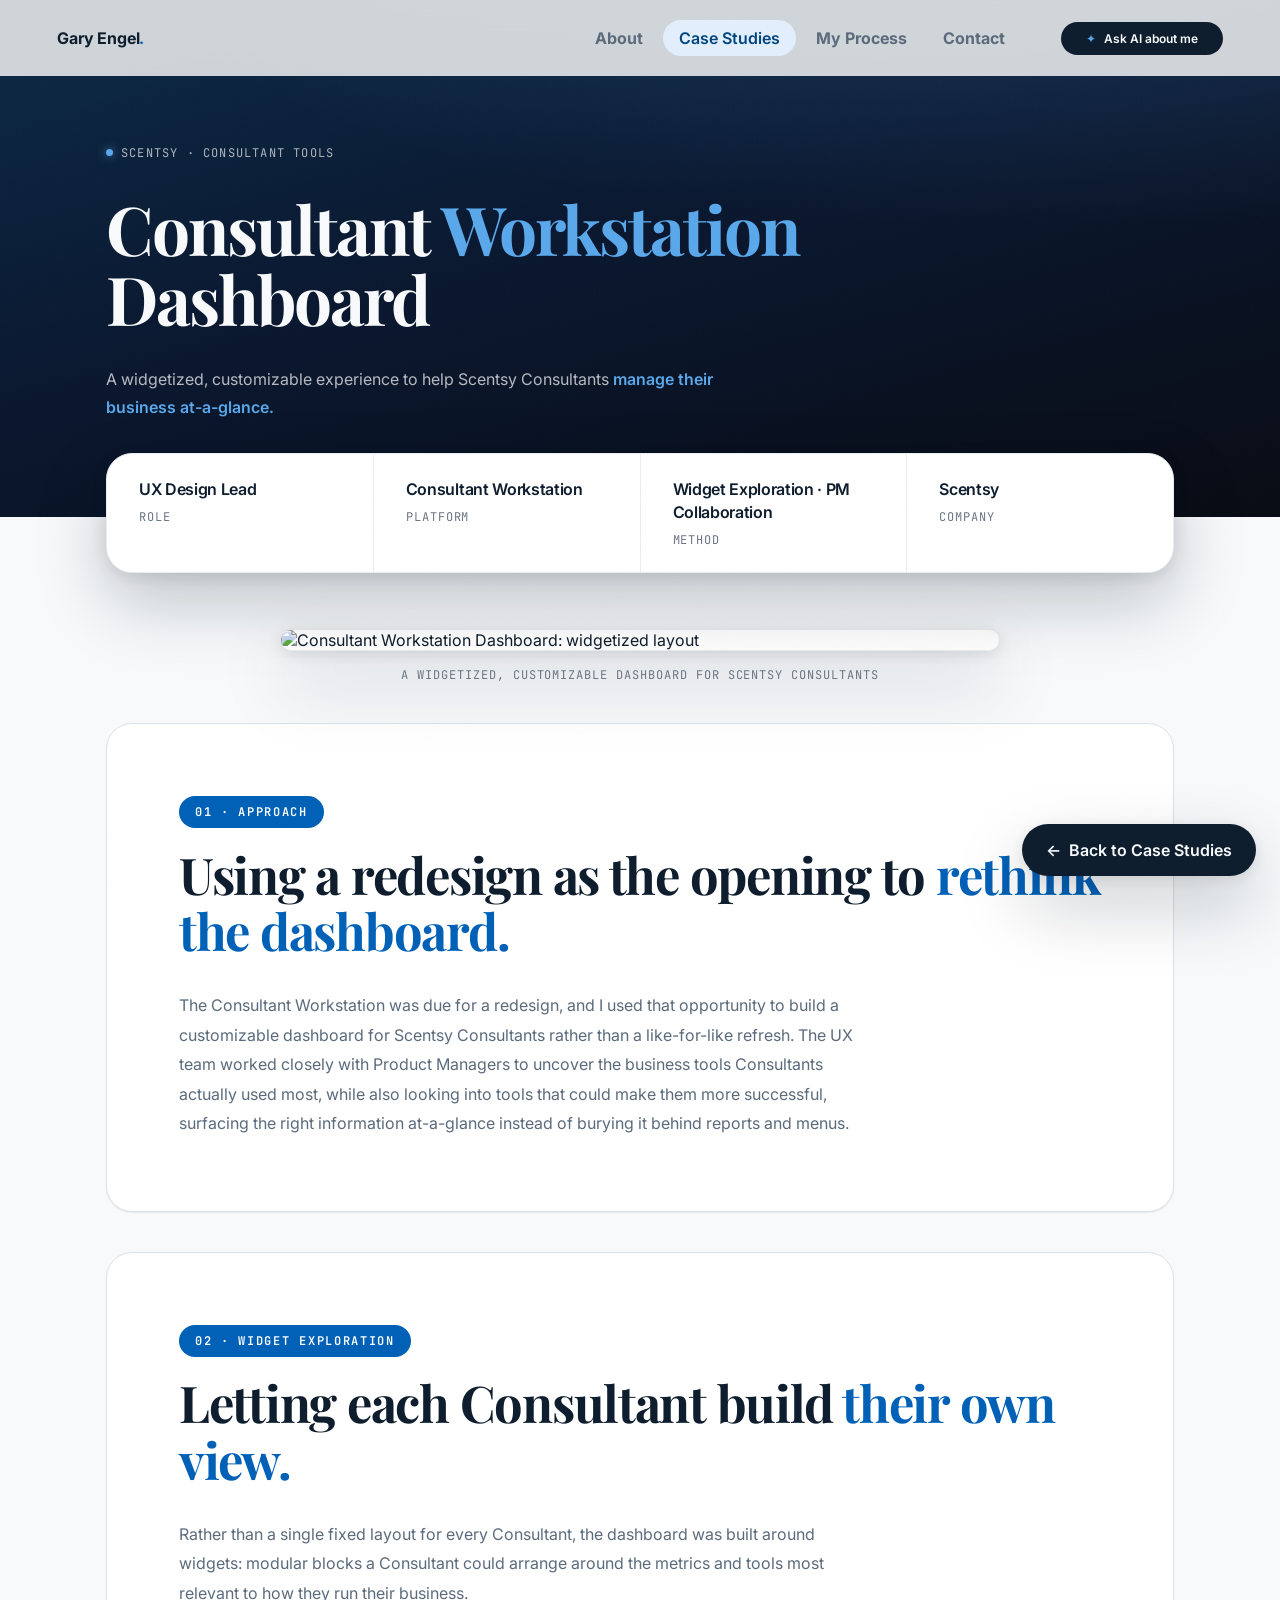
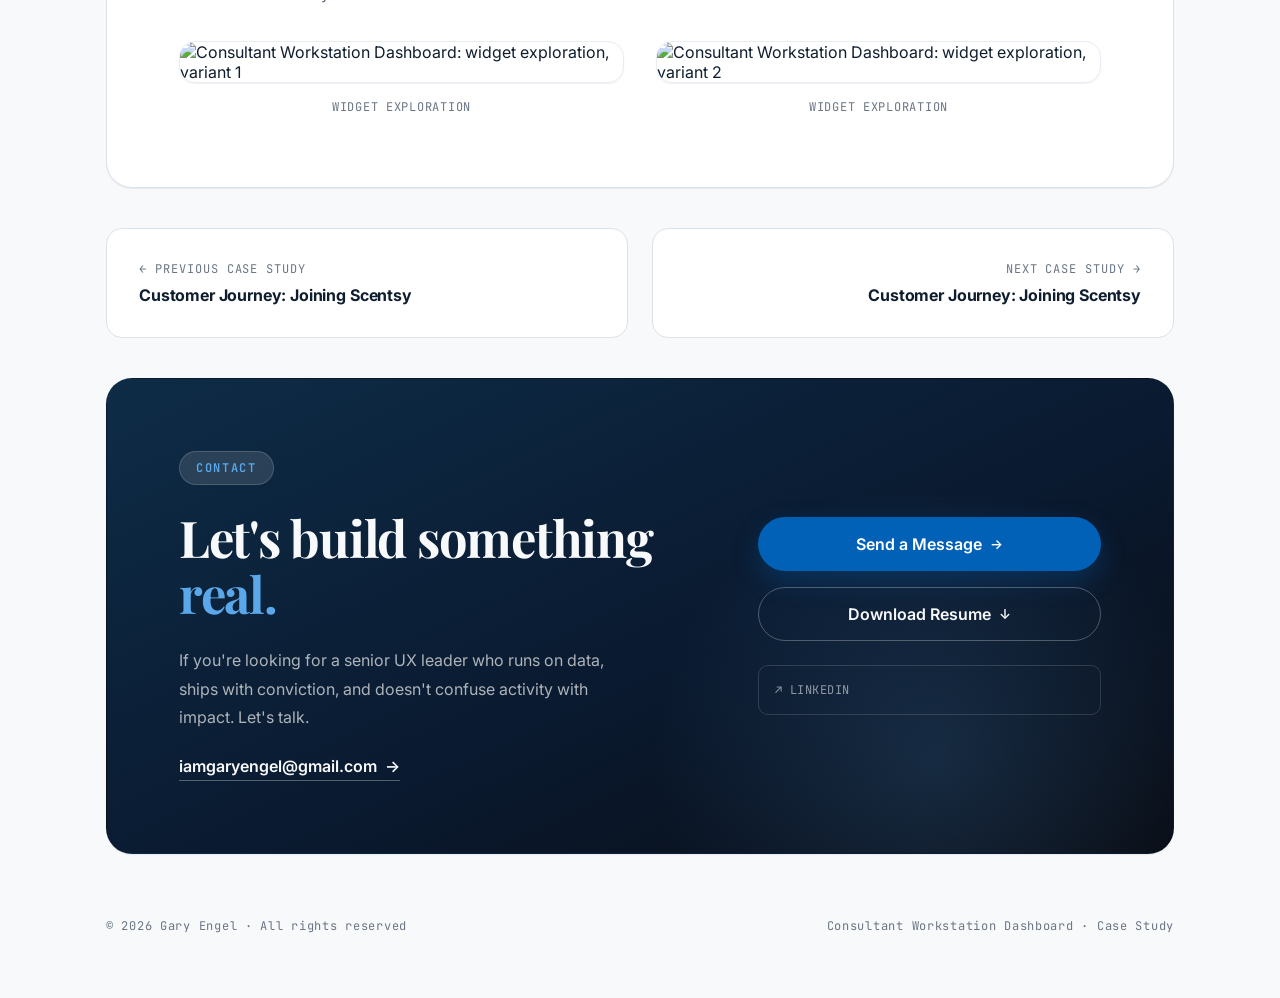
==== commit cc0405ce: "Adopt Playfair Display headlines and a Perfect Fourth type/spacing scale - Set headline/heading font" ====
--- a/case-studies/consultant-workstation-dashboard.html
+++ b/case-studies/consultant-workstation-dashboard.html
@@ -20,15 +20,15 @@
             crossorigin=""
         />
         <link
-            href="https://fonts.googleapis.com/css2?family=Inter:wght@400;500;600;700;800&family=JetBrains+Mono:wght@400;500;600;700&display=swap"
+            href="https://fonts.googleapis.com/css2?family=Inter:wght@400;500;600;700;800&family=JetBrains+Mono:wght@400;500;600;700&family=Playfair+Display:wght@700&display=swap"
             rel="stylesheet"
         />
         <link rel="stylesheet" href="../assets/css/base.css" />
         <link rel="stylesheet" href="../assets/css/case-study.css" />
         <style>
             .hero-lede {
-                margin-top: 1.75rem;
-                font-size: 1.1rem;
+                margin-top: 2rem;
+                font-size: 1rem;
                 line-height: 1.75;
                 color: rgba(250, 250, 249, 0.72);
                 max-width: 620px;
@@ -54,7 +54,7 @@
                 margin-top: 1rem;
                 text-align: center;
                 font-family: "JetBrains Mono", monospace;
-                font-size: 0.72rem;
+                font-size: 0.75rem;
                 letter-spacing: 0.08em;
                 text-transform: uppercase;
                 color: var(--faint);
@@ -66,7 +66,7 @@
                 margin-top: 2rem;
                 display: grid;
                 grid-template-columns: 1fr 1fr;
-                gap: 1.75rem;
+                gap: 2rem;
             }
             .cs-figure-grid img {
                 width: 100%;
@@ -75,9 +75,9 @@
                 border: 1px solid var(--border-soft);
             }
             .cs-figure-grid figcaption {
-                margin-top: 0.75rem;
+                margin-top: 1rem;
                 font-family: "JetBrains Mono", monospace;
-                font-size: 0.68rem;
+                font-size: 0.75rem;
                 letter-spacing: 0.06em;
                 text-transform: uppercase;
                 color: var(--faint);
--- a/assets/css/base.css
+++ b/assets/css/base.css
@@ -51,6 +51,33 @@
                     rgba(15, 30, 46, 0.03);
                 --shadow-float: 0 30px 70px rgba(6, 20, 34, 0.22), 0 4px 16px
                     rgba(6, 20, 34, 0.1);
+
+                /* Type scale — Perfect Fourth (×1.333), base 1rem/16px */
+                --text-2: 0.563rem;
+                --text-1: 0.75rem;
+                --text0: 1rem;
+                --text1: 1.333rem;
+                --text2: 1.777rem;
+                --text3: 2.369rem;
+                --text4: 3.16rem;
+                --text5: 4.213rem;
+                --text6: 5.617rem;
+
+                /* Spacing scale — base 8, with a single 4px half-step */
+                --space-4: 0.25rem;
+                --space-8: 0.5rem;
+                --space-16: 1rem;
+                --space-24: 1.5rem;
+                --space-32: 2rem;
+                --space-40: 2.5rem;
+                --space-48: 3rem;
+                --space-56: 3.5rem;
+                --space-64: 4rem;
+                --space-72: 4.5rem;
+                --space-80: 5rem;
+                --space-96: 6rem;
+                --space-112: 7rem;
+                --space-128: 8rem;
             }
 
             body {
@@ -105,11 +132,11 @@
                 background: var(--teal);
                 color: #fff;
                 font-family: "JetBrains Mono", monospace;
-                font-size: 0.68rem;
+                font-size: 0.75rem;
                 font-weight: 600;
                 letter-spacing: 0.14em;
                 text-transform: uppercase;
-                padding: 0.42rem 0.95rem;
+                padding: 0.5rem 1rem;
                 border-radius: var(--radius-pill);
                 width: max-content;
             }
@@ -120,12 +147,17 @@
             }
 
             .heading-lg {
-                font-size: clamp(2.1rem, 4.2vw, 3.4rem);
+                font-family: "Playfair Display", serif;
+                font-size: clamp(2.369rem, 4.2vw, 3.16rem);
                 font-weight: 700;
                 line-height: 1.12;
                 letter-spacing: -0.025em;
                 color: var(--ink);
             }
+            .hero-name {
+                font-family: "Playfair Display", serif;
+                font-weight: 700;
+            }
             .heading-lg .hl {
                 color: var(--teal);
             }
@@ -139,7 +171,7 @@
             }
 
             .lede {
-                font-size: 1.05rem;
+                font-size: 1rem;
                 line-height: 1.8;
                 color: var(--muted);
                 max-width: 620px;
@@ -148,12 +180,12 @@
             .btn {
                 display: inline-flex;
                 align-items: center;
-                gap: 0.65rem;
+                gap: 0.5rem;
                 font-family: "Inter", sans-serif;
-                font-size: 0.92rem;
+                font-size: 1rem;
                 font-weight: 600;
                 text-decoration: none;
-                padding: 0.9rem 1.5rem;
+                padding: 1rem 1.5rem;
                 border-radius: var(--radius-pill);
                 border: 1.5px solid transparent;
                 transition:
@@ -251,7 +283,7 @@
                 width: calc(100% - 2.5rem);
                 max-width: 1180px;
                 height: calc(var(--nav-h) - 12px);
-                padding: 0 1.6rem;
+                padding: 0 1.5rem;
                 border-radius: 20px;
                 border-color: var(--border-soft);
                 box-shadow:
@@ -275,7 +307,7 @@
 
             .nav-logo {
                 font-weight: 700;
-                font-size: 1.02rem;
+                font-size: 1rem;
                 letter-spacing: -0.01em;
                 color: var(--ink);
                 text-decoration: none;
@@ -288,7 +320,7 @@
             .nav-right {
                 display: flex;
                 align-items: center;
-                gap: 2.25rem;
+                gap: 2.5rem;
             }
 
             .nav-links-wrap {
@@ -324,10 +356,10 @@
                 z-index: 1;
                 display: inline-flex;
                 align-items: center;
-                padding: 0.5rem 0.95rem;
+                padding: 0.5rem 1rem;
                 border-radius: var(--radius-pill);
-                font-size: 0.88rem;
-                font-weight: 500;
+                font-size: 1rem;
+                font-weight: 700;
                 color: var(--muted);
                 text-decoration: none;
                 transition: color 0.2s ease;
@@ -341,8 +373,8 @@
             }
 
             .nav-cta {
-                padding: 0.62rem 1.25rem;
-                font-size: 0.82rem;
+                padding: 0.5rem 1.5rem;
+                font-size: 0.75rem;
                 -webkit-appearance: none;
                 appearance: none;
                 font-family: inherit;
@@ -362,10 +394,10 @@
                 border: 1px solid var(--border);
                 border-radius: var(--radius-md);
                 box-shadow: var(--shadow-float);
-                padding: 0.6rem;
+                padding: 0.5rem;
                 display: flex;
                 flex-direction: column;
-                gap: 0.15rem;
+                gap: 0.25rem;
                 z-index: 900;
                 opacity: 0;
                 transform: translateY(-8px);
@@ -378,19 +410,19 @@
                 pointer-events: auto;
             }
             .ask-ai-menu-label {
-                font-size: 0.66rem;
+                font-size: 0.75rem;
                 letter-spacing: 0.08em;
                 text-transform: uppercase;
                 color: var(--faint);
-                padding: 0.4rem 0.75rem 0.3rem;
+                padding: 0.5rem 1rem 0.25rem;
             }
             .ask-ai-item {
                 display: flex;
                 align-items: center;
-                gap: 0.6rem;
-                padding: 0.65rem 0.75rem;
+                gap: 0.5rem;
+                padding: 0.5rem 1rem;
                 border-radius: 10px;
-                font-size: 0.9rem;
+                font-size: 1rem;
                 font-weight: 600;
                 color: var(--ink);
                 text-decoration: none;
@@ -481,8 +513,8 @@
             .contact-email-link {
                 display: inline-flex;
                 align-items: center;
-                gap: 0.65rem;
-                font-size: 1.15rem;
+                gap: 0.5rem;
+                font-size: 1rem;
                 font-weight: 600;
                 color: var(--bg);
                 text-decoration: none;
@@ -498,19 +530,19 @@
             .contact-right {
                 display: flex;
                 flex-direction: column;
-                gap: 0.85rem;
+                gap: 1rem;
             }
             .social-link {
                 display: flex;
                 align-items: center;
                 gap: 0.5rem;
                 font-family: "JetBrains Mono", monospace;
-                font-size: 0.74rem;
+                font-size: 0.75rem;
                 letter-spacing: 0.04em;
                 text-transform: uppercase;
                 color: rgba(250, 250, 249, 0.55);
                 text-decoration: none;
-                padding: 0.75rem 1rem;
+                padding: 1rem 1rem;
                 border: 1px solid rgba(250, 250, 249, 0.14);
                 border-radius: var(--radius-sm);
                 transition: all 0.2s ease;
@@ -608,7 +640,7 @@
             }
             footer.site-footer span {
                 font-family: "JetBrains Mono", monospace;
-                font-size: 0.72rem;
+                font-size: 0.75rem;
                 letter-spacing: 0.06em;
                 color: var(--faint);
             }
@@ -623,14 +655,14 @@
                 z-index: 700;
                 display: inline-flex;
                 align-items: center;
-                gap: 0.65rem;
+                gap: 0.5rem;
                 background: var(--ink);
                 color: var(--bg);
                 font-family: "Inter", sans-serif;
-                font-size: 0.88rem;
+                font-size: 1rem;
                 font-weight: 600;
                 text-decoration: none;
-                padding: 0.85rem 1.4rem;
+                padding: 1rem 1.5rem;
                 border-radius: var(--radius-pill);
                 box-shadow: var(--shadow-float);
                 transition:
@@ -660,7 +692,7 @@
                 .fab-back {
                     right: 1rem;
                     bottom: 1rem;
-                    padding: 0.85rem;
+                    padding: 1rem;
                 }
                 .fab-back-label {
                     display: none;
--- a/assets/css/case-study.css
+++ b/assets/css/case-study.css
@@ -35,13 +35,13 @@
             .hero-avail {
                 display: inline-flex;
                 align-items: center;
-                gap: 0.55rem;
-                font-family: "JetBrains Mono", monospace;
-                font-size: 0.72rem;
+                gap: 0.5rem;
+                font-family: "JetBrains Mono", monospace;
+                font-size: 0.75rem;
                 letter-spacing: 0.1em;
                 text-transform: uppercase;
                 color: rgba(250, 250, 249, 0.68);
-                margin-bottom: 1.75rem;
+                margin-bottom: 2rem;
             }
             .avail-dot {
                 width: 7px;
@@ -52,8 +52,7 @@
             }
 
             .hero-name {
-                font-size: clamp(2.6rem, 6.4vw, 4.8rem);
-                font-weight: 800;
+                font-size: clamp(2.369rem, 6.4vw, 4.213rem);
                 line-height: 1.04;
                 letter-spacing: -0.03em;
                 color: var(--bg);
@@ -64,8 +63,8 @@
             }
 
             .hero-lede {
-                margin-top: 1.75rem;
-                font-size: 1.1rem;
+                margin-top: 2rem;
+                font-size: 1rem;
                 line-height: 1.75;
                 color: rgba(250, 250, 249, 0.72);
                 max-width: 620px;
@@ -94,7 +93,7 @@
             .stat-cell {
                 flex: 1;
                 min-width: 160px;
-                padding: 1.6rem 1.75rem;
+                padding: 1.5rem 2rem;
                 border-right: 1px solid var(--border-soft);
             }
             .stat-cell:last-child {
@@ -102,14 +101,14 @@
             }
             .stat-num {
                 display: block;
-                font-size: 2.1rem;
+                font-size: 2.369rem;
                 font-weight: 800;
                 letter-spacing: -0.02em;
                 color: var(--ink);
                 line-height: 1;
             }
             .stat-cell.text .stat-num {
-                font-size: 1.02rem;
+                font-size: 1rem;
                 font-weight: 600;
                 line-height: 1.45;
             }
@@ -117,7 +116,7 @@
                 display: block;
                 margin-top: 0.5rem;
                 font-family: "JetBrains Mono", monospace;
-                font-size: 0.7rem;
+                font-size: 0.75rem;
                 letter-spacing: 0.08em;
                 text-transform: uppercase;
                 color: var(--faint);
@@ -146,7 +145,7 @@
                 margin-top: 1rem;
                 text-align: center;
                 font-family: "JetBrains Mono", monospace;
-                font-size: 0.72rem;
+                font-size: 0.75rem;
                 letter-spacing: 0.08em;
                 text-transform: uppercase;
                 color: var(--faint);
@@ -168,7 +167,7 @@
             .cs-body {
                 display: flex;
                 flex-direction: column;
-                gap: 1.2rem;
+                gap: 1rem;
                 margin-top: 2rem;
             }
             .cs-body p {
@@ -184,7 +183,7 @@
 
             .cs-callout {
                 margin: 0.5rem 0;
-                padding: 1.4rem 1.6rem;
+                padding: 1.5rem 1.5rem;
                 border: 1px dashed var(--border);
                 border-radius: var(--radius-sm);
                 background: var(--bg-alt);
@@ -194,31 +193,31 @@
             }
             .cs-callout-icon {
                 font-family: "JetBrains Mono", monospace;
-                font-size: 0.64rem;
+                font-size: 0.563rem;
                 font-weight: 600;
                 letter-spacing: 0.1em;
                 text-transform: uppercase;
                 color: var(--teal-deep);
                 background: var(--teal-bg);
                 border: 1px solid var(--teal-border);
-                padding: 0.35rem 0.7rem;
+                padding: 0.25rem 0.5rem;
                 border-radius: var(--radius-pill);
                 flex-shrink: 0;
                 line-height: 1;
             }
             .cs-callout-body {
-                font-size: 0.92rem;
+                font-size: 1rem;
                 line-height: 1.65;
                 color: var(--muted);
             }
 
             .cs-pullquote {
                 margin: 0.5rem 0;
-                padding: 1.75rem 2rem;
+                padding: 2rem 2rem;
                 border-left: 3px solid var(--teal);
                 background: var(--teal-bg);
                 border-radius: 0 var(--radius-sm) var(--radius-sm) 0;
-                font-size: clamp(1.1rem, 2vw, 1.3rem);
+                font-size: clamp(1rem, 2vw, 1.333rem);
                 font-weight: 500;
                 line-height: 1.55;
                 color: var(--ink-soft);
@@ -228,7 +227,7 @@
             .cs-split-inner {
                 display: grid;
                 grid-template-columns: 300px 1fr;
-                gap: 2.75rem;
+                gap: 3rem;
                 align-items: center;
             }
             .cs-split-inner.reverse {
@@ -240,15 +239,15 @@
                 box-shadow: var(--shadow-card);
             }
             .cs-split-body .eyebrow {
-                margin-bottom: 1.1rem;
+                margin-bottom: 1rem;
             }
             .cs-split-body .heading-lg {
-                font-size: clamp(1.5rem, 2.6vw, 2.1rem);
-                margin-bottom: 1.25rem;
+                font-size: clamp(1.333rem, 2.6vw, 2.369rem);
+                margin-bottom: 1.5rem;
                 max-width: 22ch;
             }
             .cs-split-body p {
-                font-size: 0.98rem;
+                font-size: 1rem;
                 line-height: 1.75;
                 color: var(--muted);
                 margin-bottom: 1rem;
@@ -267,22 +266,22 @@
             .cs-outcomes-grid {
                 display: grid;
                 grid-template-columns: repeat(3, 1fr);
-                gap: 1.75rem;
+                gap: 2rem;
                 margin-top: 2.5rem;
                 position: relative;
                 z-index: 1;
             }
             .cs-outcome {
-                padding-top: 1.4rem;
+                padding-top: 1.5rem;
                 border-top: 1px solid rgba(250, 250, 249, 0.16);
             }
             .cs-outcome-metric {
-                font-size: clamp(1.8rem, 3.2vw, 2.4rem);
+                font-size: clamp(1.777rem, 3.2vw, 2.369rem);
                 font-weight: 800;
                 letter-spacing: -0.02em;
                 color: var(--bg);
                 line-height: 1;
-                margin-bottom: 0.55rem;
+                margin-bottom: 0.5rem;
             }
             .cs-outcome-metric em {
                 font-style: normal;
@@ -290,7 +289,7 @@
             }
             .cs-outcome-label {
                 font-family: "JetBrains Mono", monospace;
-                font-size: 0.7rem;
+                font-size: 0.75rem;
                 letter-spacing: 0.06em;
                 text-transform: uppercase;
                 color: rgba(250, 250, 249, 0.6);
@@ -303,13 +302,13 @@
             .cs-footnav {
                 display: grid;
                 grid-template-columns: 1fr 1fr;
-                gap: 1.25rem;
+                gap: 1.5rem;
             }
             .cs-footnav-link {
                 display: flex;
                 flex-direction: column;
-                gap: 0.6rem;
-                padding: 1.75rem;
+                gap: 0.5rem;
+                padding: 2rem;
                 border: 1px solid var(--border);
                 border-radius: var(--radius-md);
                 background: var(--panel);
@@ -330,13 +329,13 @@
             }
             .cs-footnav-direction {
                 font-family: "JetBrains Mono", monospace;
-                font-size: 0.7rem;
+                font-size: 0.75rem;
                 letter-spacing: 0.08em;
                 text-transform: uppercase;
                 color: var(--faint);
             }
             .cs-footnav-title {
-                font-size: 1.15rem;
+                font-size: 1rem;
                 font-weight: 700;
                 letter-spacing: -0.01em;
                 color: var(--ink);
@@ -353,7 +352,7 @@
                 .cs-split-inner,
                 .cs-split-inner.reverse {
                     grid-template-columns: 1fr;
-                    gap: 1.75rem;
+                    gap: 2rem;
                 }
             }
             @media (max-width: 768px) {
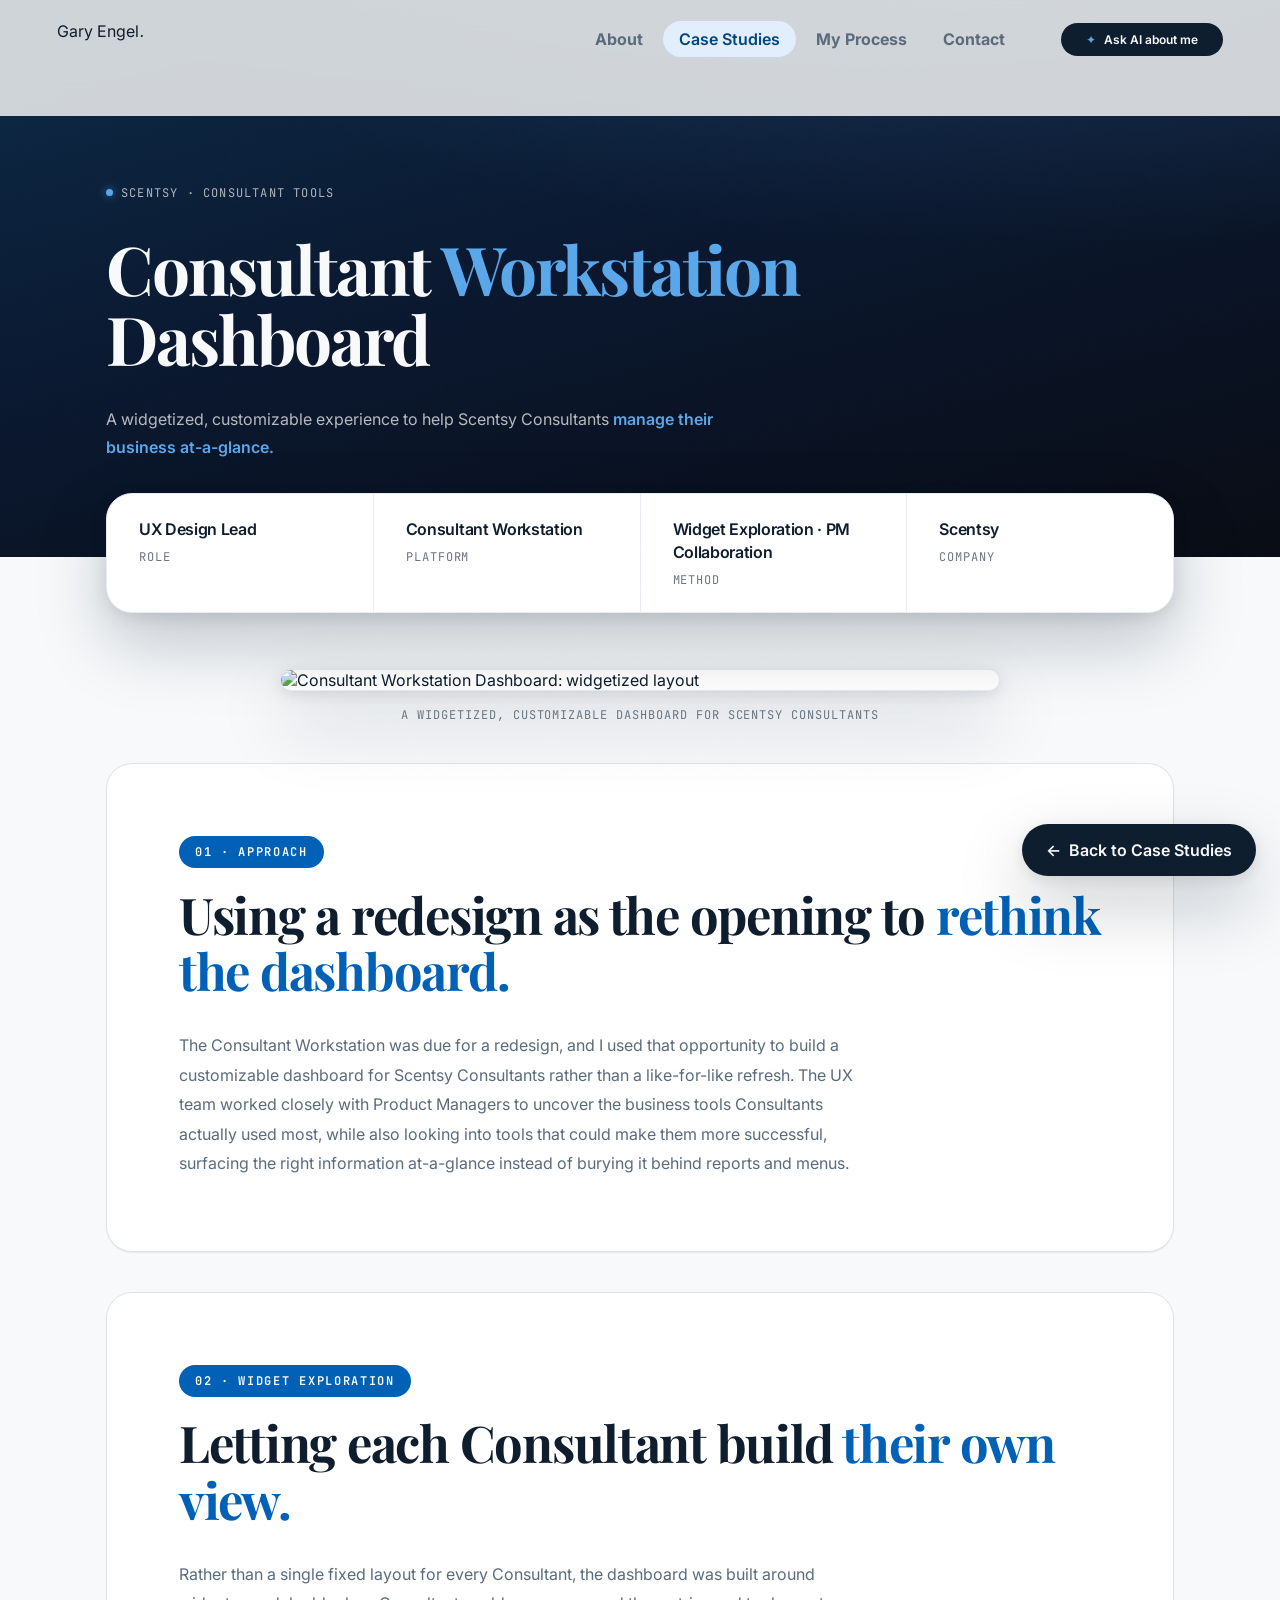
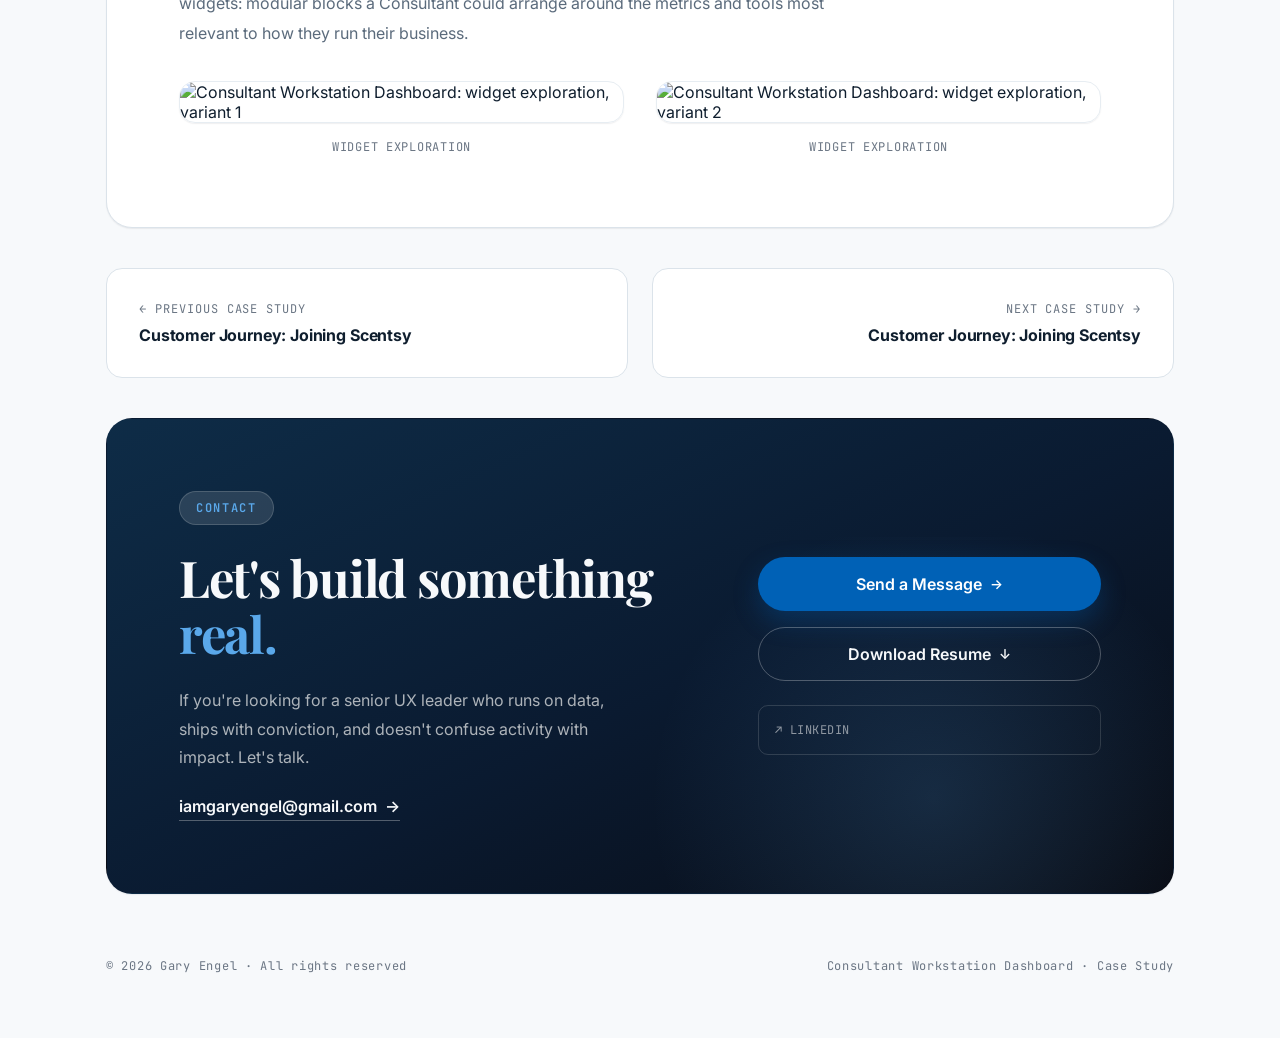
==== commit 43792a36: "SEO/GEO: Person JSON-LD, OG/Twitter cards, canonicals, h1 logo, robots, sitemap, llms.txt" ====
--- a/case-studies/consultant-workstation-dashboard.html
+++ b/case-studies/consultant-workstation-dashboard.html
@@ -105,6 +105,56 @@
             }
         </style>
         
+    <link rel="canonical" href="https://garyengeldesign.com/case-studies/consultant-workstation-dashboard.html" />
+        <meta property="og:type" content="website" />
+        <meta property="og:site_name" content="Gary Engel" />
+        <meta property="og:title" content="Consultant Workstation Dashboard · Case Study · Gary Engel" />
+        <meta property="og:description" content="A widgetized, customizable dashboard experience to help Scentsy Consultants manage their business at a glance." />
+        <meta property="og:url" content="https://garyengeldesign.com/case-studies/consultant-workstation-dashboard.html" />
+        <meta property="og:image" content="https://garyengeldesign.com/assets/img/ge-logo.png" />
+        <meta name="twitter:card" content="summary" />
+        <meta name="twitter:title" content="Consultant Workstation Dashboard · Case Study · Gary Engel" />
+        <meta name="twitter:description" content="A widgetized, customizable dashboard experience to help Scentsy Consultants manage their business at a glance." />
+        <meta name="twitter:image" content="https://garyengeldesign.com/assets/img/ge-logo.png" />
+        <script type="application/ld+json">
+{
+    "@context": "https://schema.org",
+    "@type": "Person",
+    "@id": "https://garyengeldesign.com/#person",
+    "name": "Gary Engel",
+    "url": "https://garyengeldesign.com/",
+    "jobTitle": "Senior Product Design Leader",
+    "description": "Gary Engel is a Senior Product Design Leader in Meridian, Idaho, with 25 years of user experience design experience. He is Digital Experience Manager at Scentsy, Inc., leading UX and design systems for e-commerce, mobile apps, and consultant tools.",
+    "worksFor": {
+        "@type": "Organization",
+        "name": "Scentsy, Inc.",
+        "url": "https://www.scentsy.com"
+    },
+    "address": {
+        "@type": "PostalAddress",
+        "addressLocality": "Meridian",
+        "addressRegion": "ID",
+        "addressCountry": "US"
+    },
+    "alumniOf": {
+        "@type": "CollegeOrUniversity",
+        "name": "University of Idaho"
+    },
+    "sameAs": [
+        "https://www.linkedin.com/in/garyengel",
+        "https://github.com/garyengel"
+    ],
+    "knowsAbout": [
+        "User Experience Design",
+        "Product Design",
+        "Design Systems",
+        "E-commerce",
+        "User Research",
+        "A/B Testing",
+        "Accessibility"
+    ]
+}
+        </script>
     </head>
     <body>
         <!-- ═══════════════════════════════════════════
--- a/assets/css/base.css
+++ b/assets/css/base.css
@@ -111,6 +111,15 @@
 
             a {
                 color: inherit;
+                /* Without this, some mobile browsers wait to see if a
+                   second tap follows (in case it's a double-tap-to-zoom
+                   gesture) before committing to the click — which can
+                   read as needing to tap twice to activate a link. This
+                   tells the browser a single tap should act immediately. */
+                touch-action: manipulation;
+            }
+            button {
+                touch-action: manipulation;
             }
             img {
                 max-width: 100%;
@@ -306,15 +315,14 @@
             }
 
             .nav-logo {
-                font-weight: 700;
-                font-size: 1rem;
-                letter-spacing: -0.01em;
-                color: var(--ink);
+                display: inline-flex;
+                align-items: center;
                 text-decoration: none;
             }
-            .nav-logo em {
-                font-style: normal;
-                color: var(--teal);
+            .nav-logo img {
+                display: block;
+                width: 11.0625rem;
+                height: auto;
             }
 
             .nav-right {
@@ -671,12 +679,23 @@
                     box-shadow 0.2s ease,
                     padding 0.2s ease;
             }
-            .fab-back:hover {
-                background: var(--teal-deep);
-                transform: translateY(-3px);
-                box-shadow:
-                    0 16px 40px rgba(6, 20, 34, 0.28),
-                    0 4px 16px rgba(6, 20, 34, 0.14);
+            /* Hover styles only for devices that truly support hovering —
+               on iOS Safari, a link whose ancestor (or itself) changes
+               appearance on :hover needs a first tap just to "activate"
+               the hover state, and only follows the link on a second tap.
+               Scoping :hover to (hover: hover) devices skips that trap
+               entirely on touch, so the first tap always just navigates. */
+            @media (hover: hover) and (pointer: fine) {
+                .fab-back:hover {
+                    background: var(--teal-deep);
+                    transform: translateY(-3px);
+                    box-shadow:
+                        0 16px 40px rgba(6, 20, 34, 0.28),
+                        0 4px 16px rgba(6, 20, 34, 0.14);
+                }
+                .fab-back:hover .fab-back-arrow {
+                    transform: translateX(-3px);
+                }
             }
             .fab-back:active {
                 transform: translateY(0) scale(0.97);
@@ -684,15 +703,16 @@
             .fab-back-arrow {
                 font-size: 1rem;
                 transition: transform 0.2s ease;
-            }
-            .fab-back:hover .fab-back-arrow {
-                transform: translateX(-3px);
             }
             @media (max-width: 640px) {
                 .fab-back {
                     right: 1rem;
                     bottom: 1rem;
-                    padding: 1rem;
+                    width: 56px;
+                    height: 56px;
+                    padding: 0;
+                    justify-content: center;
+                    border-radius: 50%;
                 }
                 .fab-back-label {
                     display: none;
@@ -716,6 +736,15 @@
                     border-right: none !important;
                     border-bottom: 1px solid var(--border-soft);
                 }
+                /* Comfortable touch targets (Apple HIG / Material both
+                   recommend ~44-48px minimum) — these measured 33px and
+                   36px tall at mobile widths. */
+                .nav-cta {
+                    min-height: 44px;
+                }
+                .ask-ai-item {
+                    min-height: 44px;
+                }
             }
             @media (max-width: 540px) {
                 .stat-cell {
--- a/assets/css/case-study.css
+++ b/assets/css/case-study.css
@@ -1,3 +1,29 @@
+            /* Taller nav on case-study pages only, to make room for the
+               case-study progress indicator below the main nav content —
+               but only above the breakpoint where the indicator (and the
+               nav links it's anchored to) are actually visible. Below
+               that, there's nothing to make room for, so the nav stays at
+               its normal shared height instead of wasting mobile space. */
+            @media (min-width: 1001px) {
+                :root {
+                    --nav-h: 116px;
+                }
+                /* Pin the nav's main content near the top of the taller
+                   bar instead of letting it re-center within the extra
+                   height. */
+                .nav {
+                    align-items: flex-start;
+                    padding-top: 20px;
+                }
+                /* base.css's .nav.scrolled sets its own padding shorthand
+                   (padding: 0 1.5rem), which resets padding-top back to 0
+                   — restore it here so the top margin holds while
+                   scrolled too. */
+                .nav.scrolled {
+                    padding-top: 20px;
+                }
+            }
+
             /* ─────────────────────────────────────────────
                HERO
             ───────────────────────────────────────────── */
@@ -372,3 +398,170 @@
                     text-align: left;
                 }
             }
+
+            /* ─────────────────────────────────────────────
+               CASE STUDY SUBMENU (floating 01·02·03·04 wayfinding
+               indicator under the Case Studies nav link)
+            ───────────────────────────────────────────── */
+            .cs-progress {
+                position: fixed;
+                z-index: 801;
+                display: flex;
+                gap: 4px;
+                opacity: 0;
+                pointer-events: none;
+                transition:
+                    opacity 0.2s ease,
+                    top 0.45s cubic-bezier(0.23, 1, 0.32, 1),
+                    left 0.45s cubic-bezier(0.23, 1, 0.32, 1),
+                    width 0.45s cubic-bezier(0.23, 1, 0.32, 1);
+            }
+            .cs-progress.visible {
+                opacity: 1;
+                pointer-events: auto;
+            }
+            .cs-progress-seg {
+                flex: 1;
+                display: flex;
+                flex-direction: column;
+                align-items: center;
+                gap: 0.375rem;
+                text-decoration: none;
+            }
+            .cs-progress-num {
+                font-family: "JetBrains Mono", monospace;
+                font-size: 1rem;
+                font-weight: 700;
+                color: var(--muted);
+                transition: color 0.2s ease;
+            }
+            .cs-progress-underline {
+                width: 100%;
+                height: 3px;
+                border-radius: var(--radius-pill);
+                background: transparent;
+                transition: background 0.2s ease;
+            }
+            .cs-progress-seg:hover .cs-progress-num {
+                color: var(--teal-deep);
+            }
+            .cs-progress-seg.active .cs-progress-num {
+                color: var(--teal-deep);
+            }
+            .cs-progress-seg.active .cs-progress-underline {
+                background: var(--teal);
+            }
+            @media (max-width: 1000px) {
+                .cs-progress {
+                    display: none;
+                }
+            }
+
+            /* ─────────────────────────────────────────────
+               SCROLLYTELLING — sticky visual crossfades beside
+               scrolling narrative (see initScrolly in case-study.js)
+            ───────────────────────────────────────────── */
+            .scrolly {
+                display: grid;
+                grid-template-columns: minmax(0, 0.85fr) minmax(0, 1fr);
+                gap: clamp(2rem, 6vw, 5rem);
+                align-items: start;
+                margin-top: 2.5rem;
+            }
+            .scrolly-stage {
+                position: sticky;
+                top: calc(var(--nav-h, 76px) + 20px);
+                height: min(72vh, 620px);
+                min-height: 420px;
+                overflow: hidden;
+                border-radius: var(--radius-md);
+                border: 1px solid var(--border);
+                background: var(--bg-alt);
+            }
+            .scrolly-visual {
+                position: absolute;
+                inset: 0;
+                display: flex;
+                flex-direction: column;
+                align-items: center;
+                justify-content: center;
+                gap: 1.25rem;
+                padding: 2.5rem;
+                opacity: 0;
+                transform: scale(0.985);
+                transition:
+                    opacity 0.48s cubic-bezier(0.2, 0.75, 0.25, 1),
+                    transform 0.48s cubic-bezier(0.2, 0.75, 0.25, 1);
+            }
+            .scrolly-visual.active {
+                opacity: 1;
+                transform: scale(1);
+            }
+            .scrolly-visual img {
+                max-width: 100%;
+                max-height: calc(100% - 3rem);
+                width: auto;
+                object-fit: contain;
+            }
+            .scrolly-visual figcaption {
+                font-family: "JetBrains Mono", monospace;
+                font-size: 0.75rem;
+                letter-spacing: 0.08em;
+                text-transform: uppercase;
+                color: var(--faint);
+                text-align: center;
+            }
+            .scrolly-copy article {
+                min-height: 72vh;
+                display: flex;
+                flex-direction: column;
+                justify-content: center;
+                padding: 2.5rem 0;
+            }
+            .scrolly-copy article:first-child {
+                padding-top: 1rem;
+            }
+            .scrolly-copy h3 {
+                font-size: clamp(1.333rem, 2.6vw, 2rem);
+                letter-spacing: -0.02em;
+                margin-bottom: 1.25rem;
+                max-width: 22ch;
+            }
+            .scrolly-copy p {
+                font-size: 1rem;
+                line-height: 1.85;
+                color: var(--muted);
+                margin-bottom: 1rem;
+                max-width: 60ch;
+            }
+            .scrolly-copy p:last-child {
+                margin-bottom: 0;
+            }
+            .scrolly-copy p strong {
+                color: var(--ink);
+                font-weight: 600;
+            }
+            .scrolly-copy .cs-weights {
+                margin-top: 1.5rem;
+            }
+            @media (prefers-reduced-motion: reduce) {
+                .scrolly-visual {
+                    transition: none;
+                }
+            }
+            @media (max-width: 1000px) {
+                .scrolly {
+                    grid-template-columns: 1fr;
+                    gap: 1.5rem;
+                }
+                .scrolly-stage {
+                    top: calc(var(--nav-h, 76px) + 10px);
+                    height: 38vh;
+                    min-height: 280px;
+                    z-index: 5;
+                }
+                .scrolly-copy article {
+                    min-height: 60vh;
+                    padding: 2rem 0;
+                }
+            }
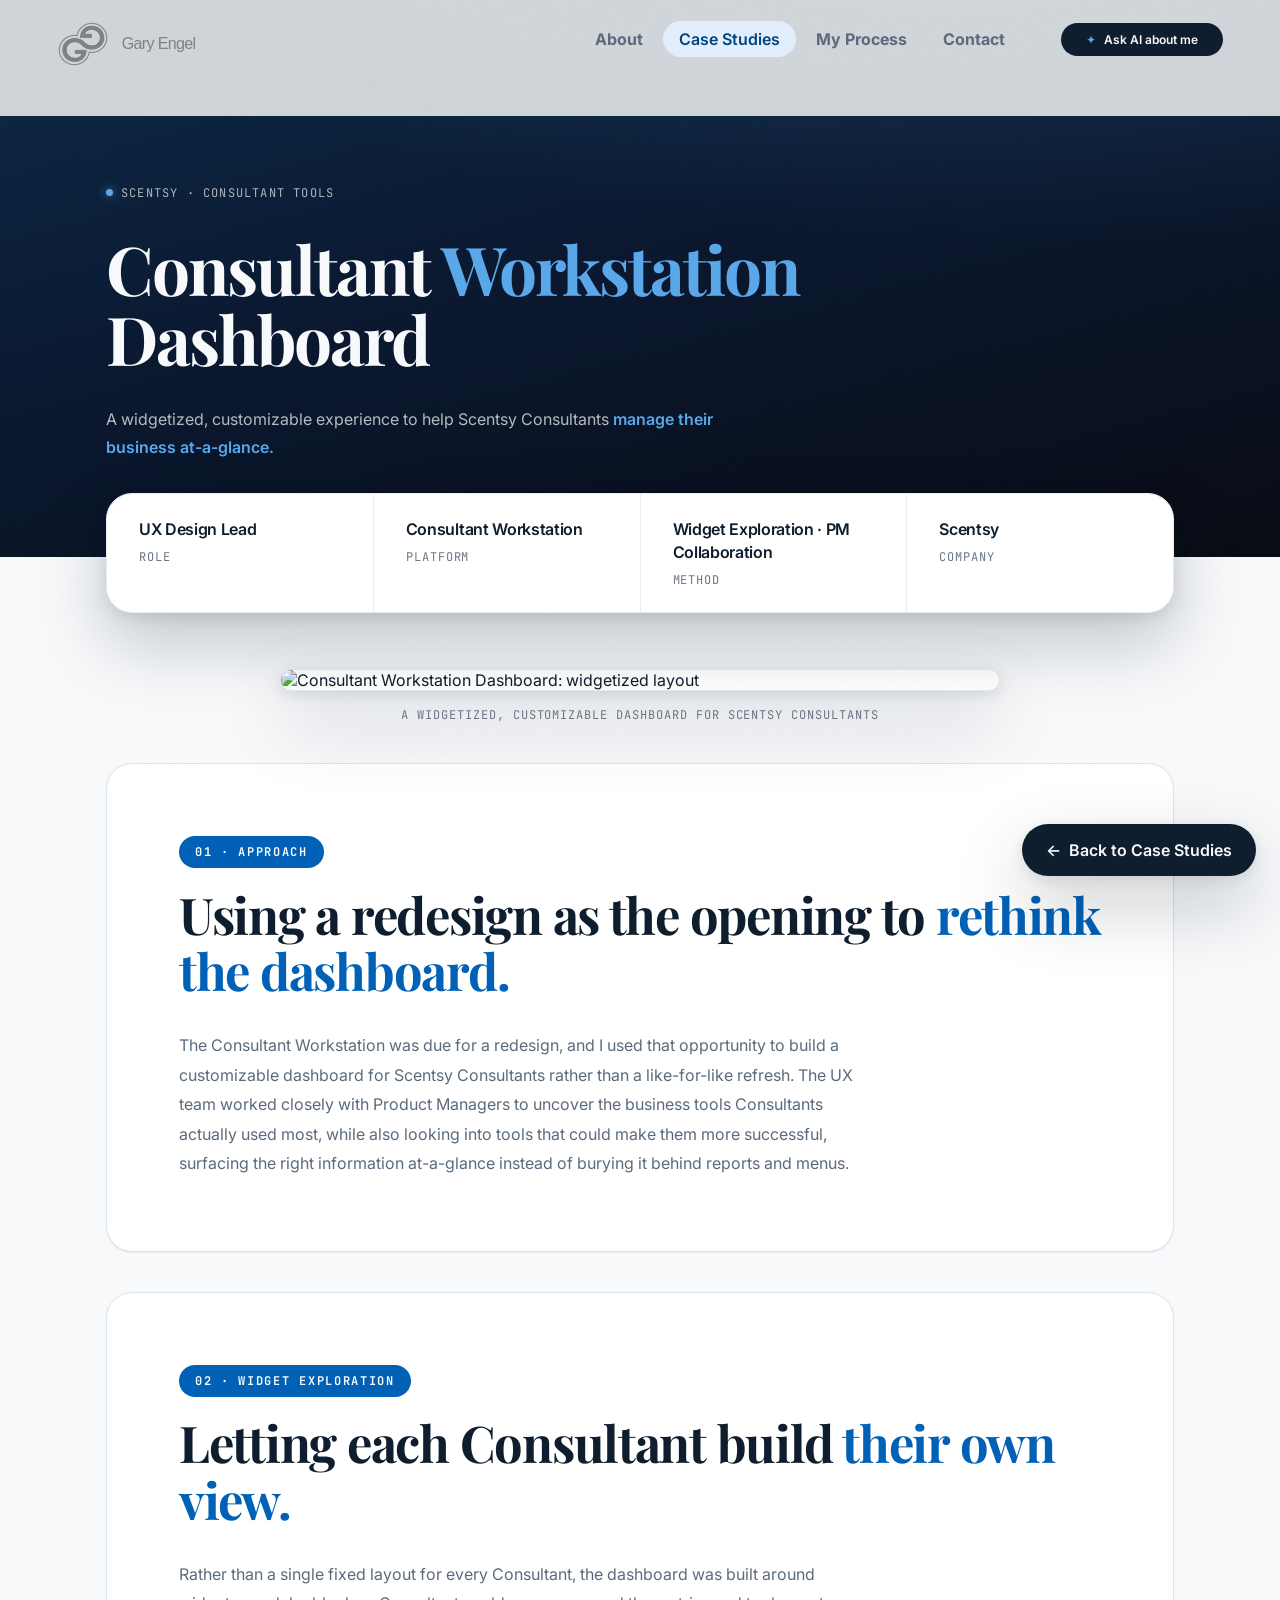
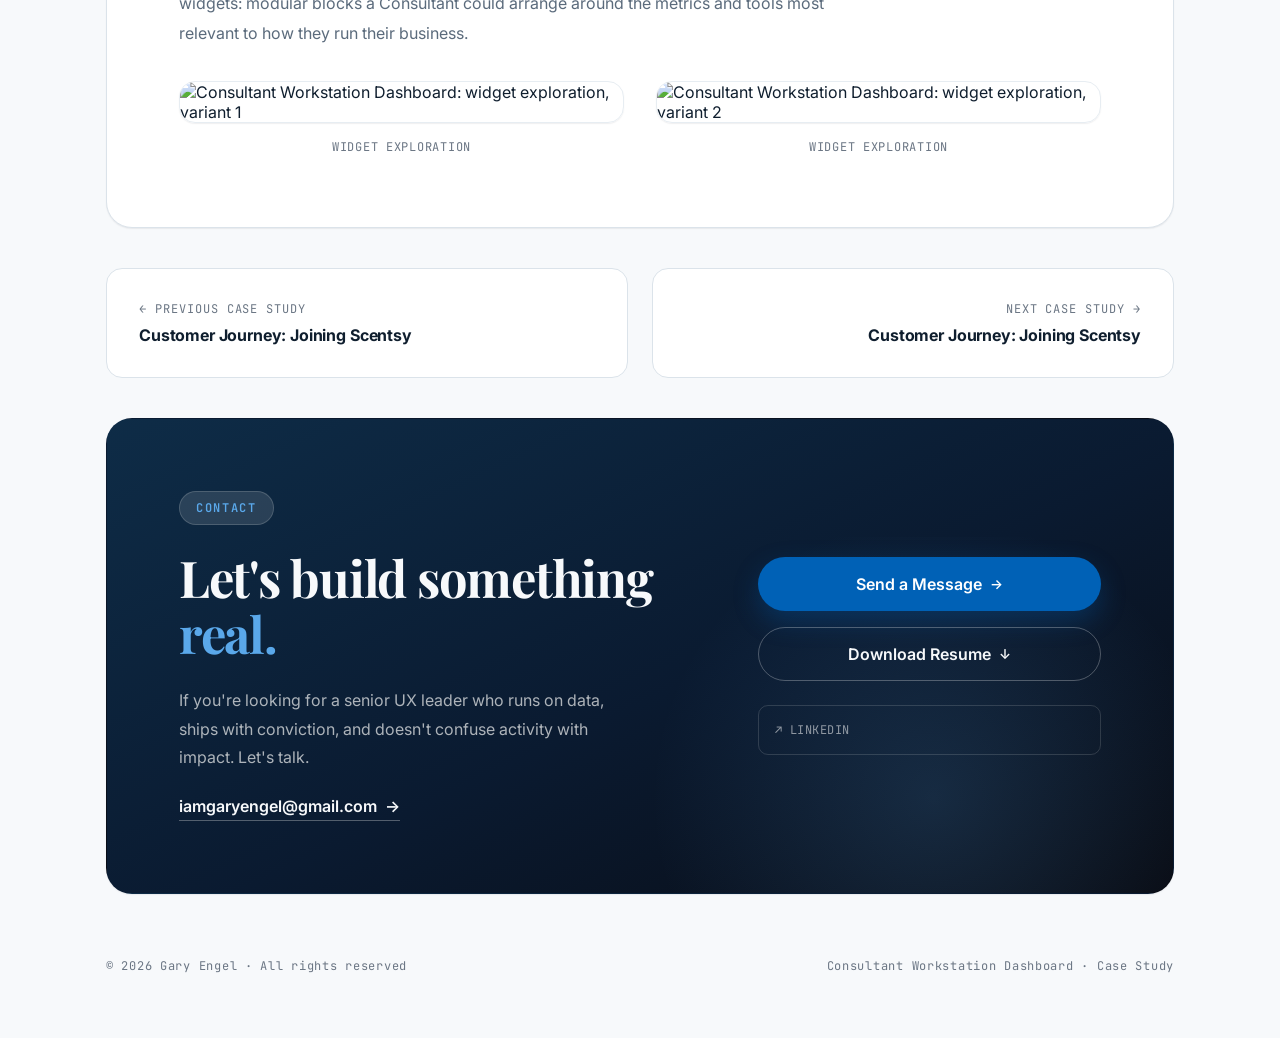
==== commit 027570f9: "Nav: monogram logo and Century Gothic name, matching homepage" ====
--- a/case-studies/consultant-workstation-dashboard.html
+++ b/case-studies/consultant-workstation-dashboard.html
@@ -1,6 +1,16 @@
 <!doctype html>
 <html lang="en">
     <head>
+        <!-- Google tag (gtag.js) -->
+        <script async src="https://www.googletagmanager.com/gtag/js?id=G-JDK2LYS525"></script>
+        <script>
+            window.dataLayer = window.dataLayer || [];
+            function gtag() {
+                dataLayer.push(arguments);
+            }
+            gtag('js', new Date());
+            gtag('config', 'G-JDK2LYS525');
+        </script>
         <meta charset="UTF-8" />
         <meta name="viewport" content="width=device-width, initial-scale=1.0" />
         <meta name="color-scheme" content="light" />
@@ -162,7 +172,7 @@
         ═══════════════════════════════════════════ -->
         <header class="nav" id="nav">
             <div class="nav-progress" id="navProgress"></div>
-            <a href="../index.html#home" class="nav-logo">Gary Engel<em>.</em></a>
+            <a href="../index.html#home" class="nav-logo" aria-label="Gary Engel, home"><img src="../assets/img/ge-monogram.png" alt="Gary Engel" style="display:block;width:52px;height:auto;" /><span style="font-family:'Century Gothic',CenturyGothic,Futura,'Apple Gothic',sans-serif;font-size:1rem;font-weight:400;color:#808281;letter-spacing:-0.04em;line-height:1;margin-left:0.8rem;white-space:nowrap;">Gary Engel</span></a>
             <nav class="nav-right">
                 <div class="nav-links-wrap">
                     <span class="nav-pill" id="navPill" aria-hidden="true"></span>
--- a/assets/css/base.css
+++ b/assets/css/base.css
@@ -603,9 +603,6 @@
             .btn:active {
                 transform: translateY(0) scale(0.98);
             }
-            .skill-tag:active {
-                transform: scale(0.96);
-            }
             .cs-footnav-link:active {
                 transform: translateY(0) scale(0.99);
             }
